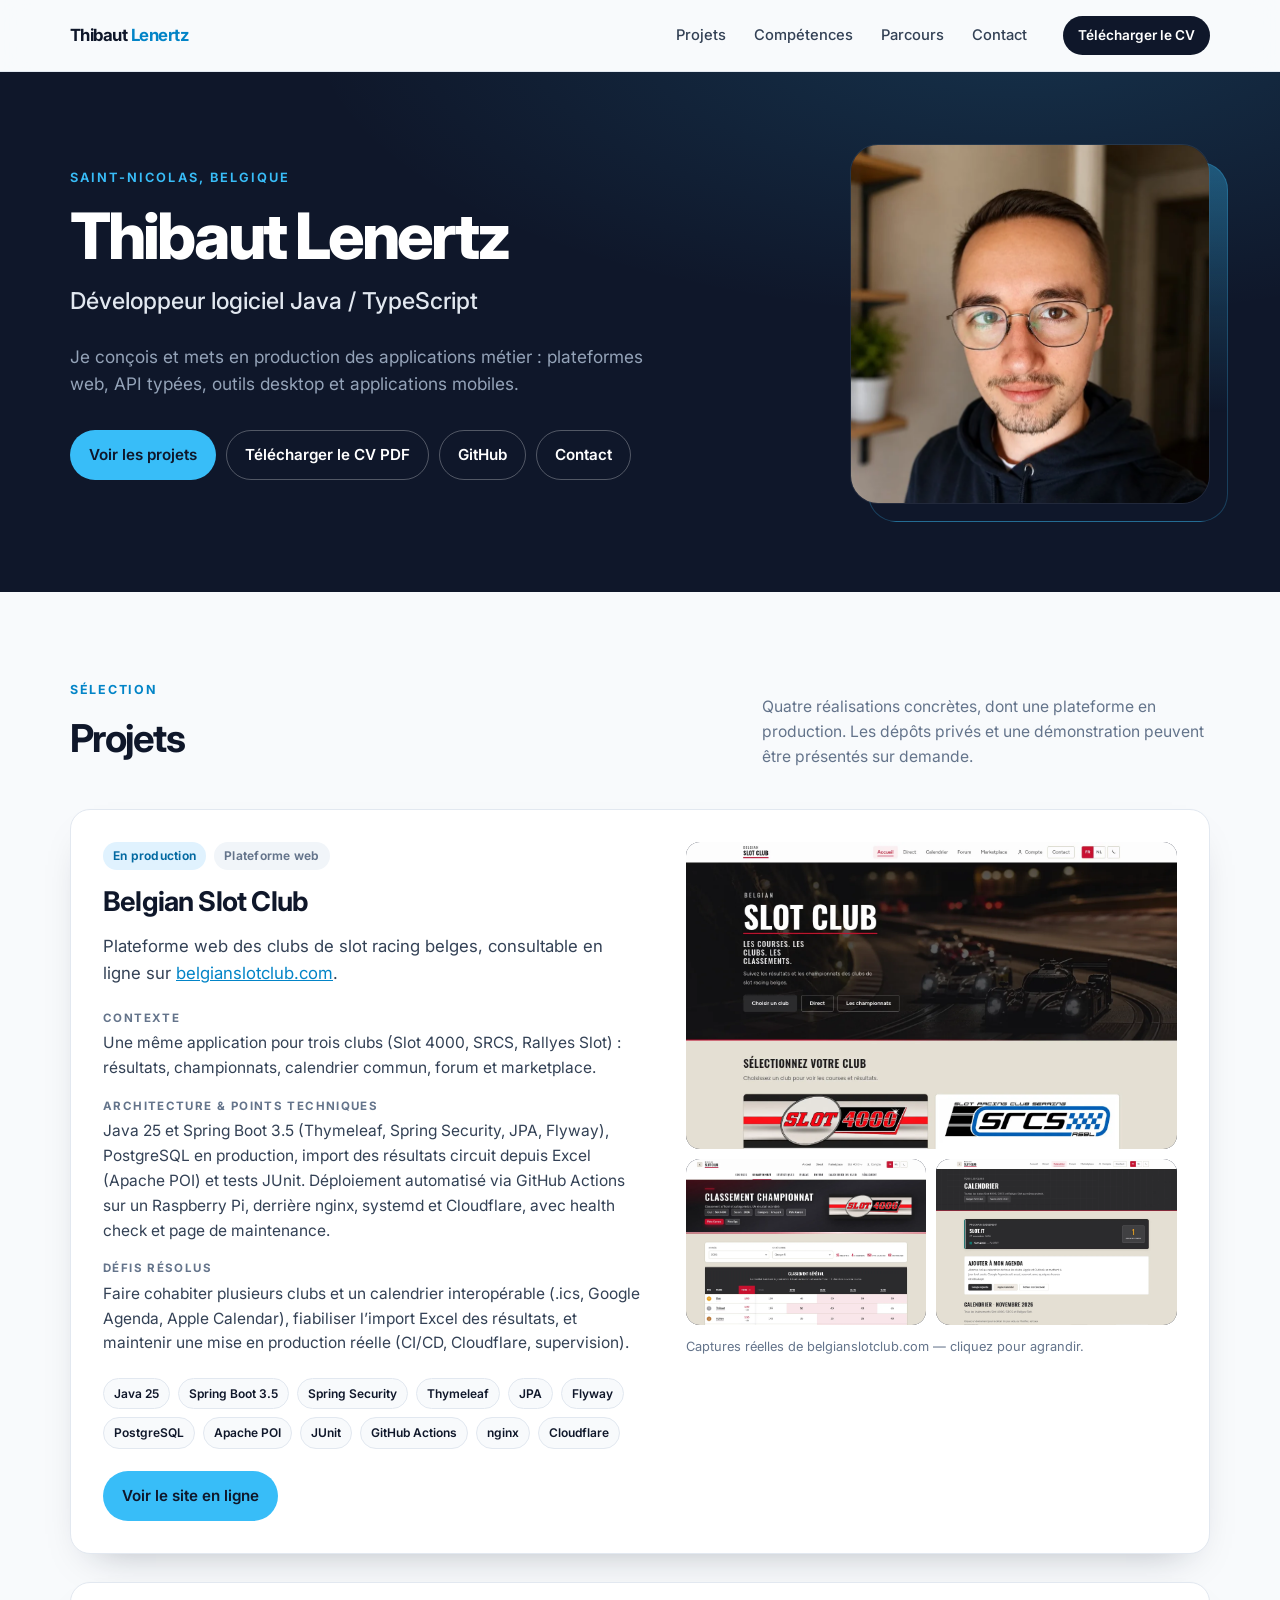
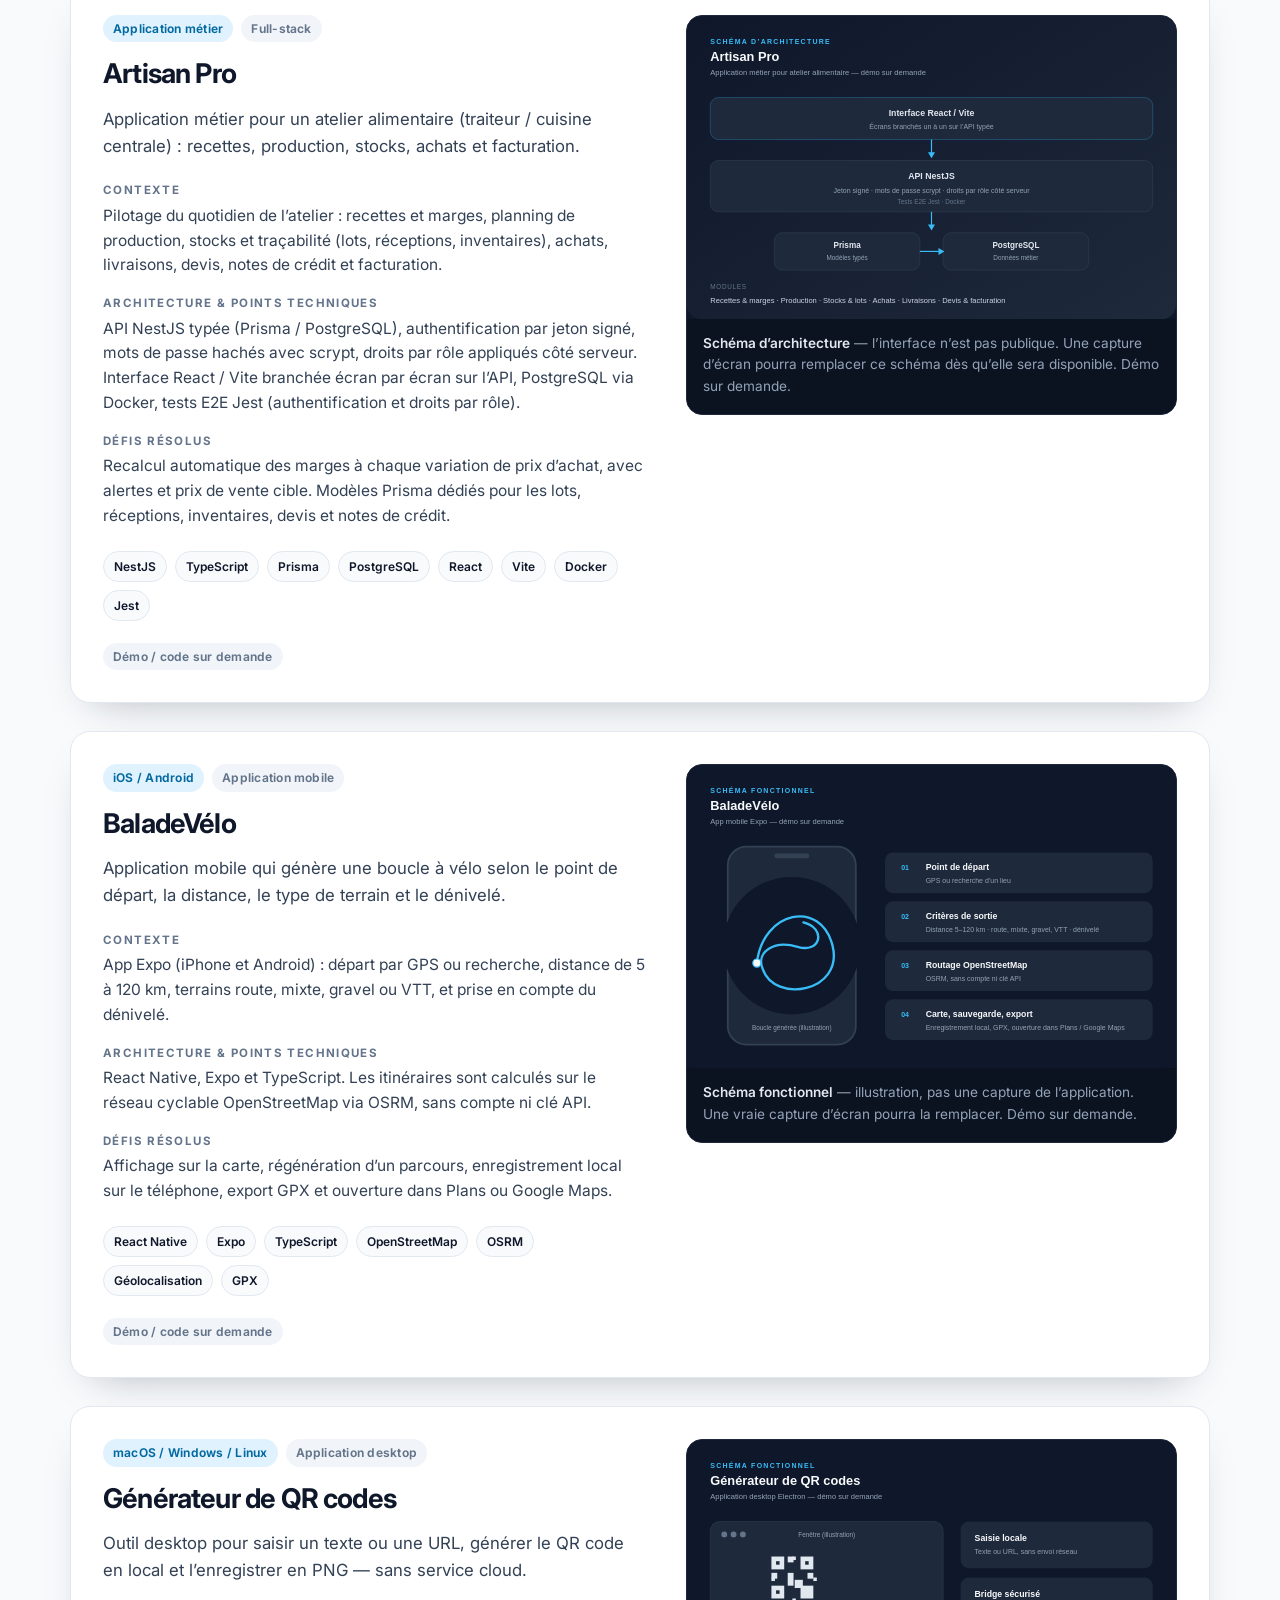
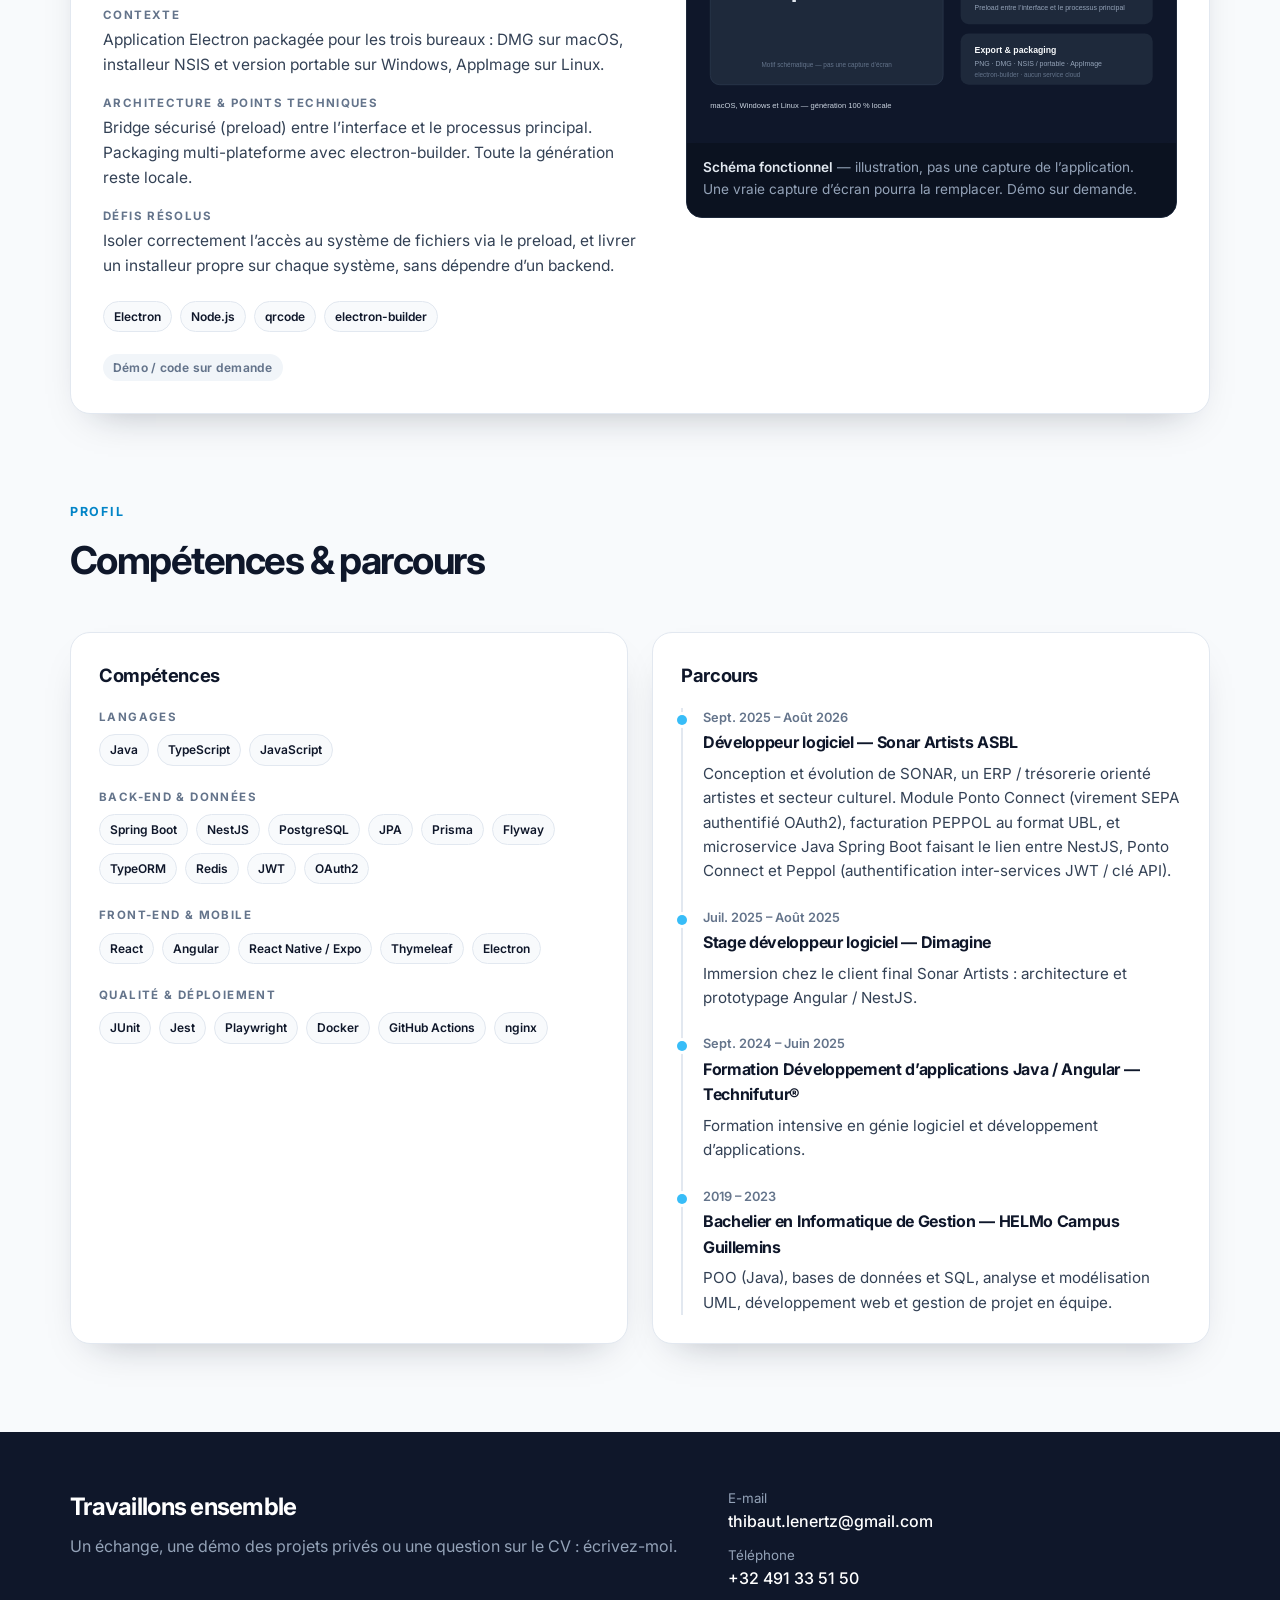
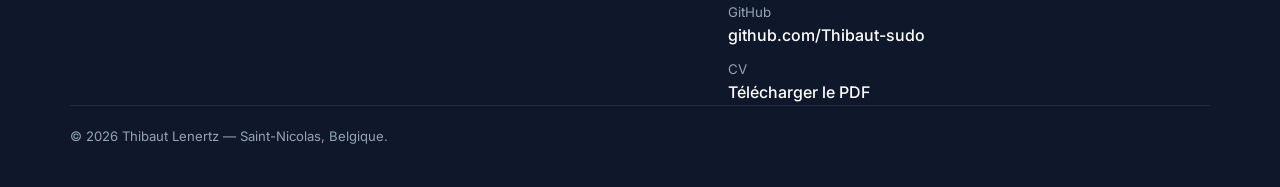
==== index.html @ 9a20cc5c "Publier le portfolio statique sur GitHub Pages - Ajouter index.html, styles.css, script.js à la raci" ====
<!DOCTYPE html>
<html lang="fr">
<head>
  <meta charset="utf-8">
  <meta name="viewport" content="width=device-width, initial-scale=1">
  <title>Thibaut Lenertz — Développeur logiciel Java / TypeScript</title>
  <meta name="description" content="Portfolio de Thibaut Lenertz, développeur logiciel Java / TypeScript à Saint-Nicolas (Belgique). Projets : Belgian Slot Club, Artisan Pro, BaladeVélo et générateur de QR codes.">
  <meta name="theme-color" content="#0f172a">
  <link rel="canonical" href="https://thibaut-sudo.github.io/">
  <meta property="og:title" content="Thibaut Lenertz — Développeur logiciel Java / TypeScript">
  <meta property="og:description" content="Applications métier mises en production : plateforme web, API typées, mobile et desktop.">
  <meta property="og:type" content="website">
  <meta property="og:url" content="https://thibaut-sudo.github.io/">
  <meta property="og:image" content="https://thibaut-sudo.github.io/assets/screenshots/bsc-accueil.webp">
  <meta property="og:locale" content="fr_BE">
  <link rel="icon" href="favicon.svg" type="image/svg+xml">
  <link rel="preconnect" href="https://fonts.googleapis.com">
  <link rel="preconnect" href="https://fonts.gstatic.com" crossorigin>
  <link href="https://fonts.googleapis.com/css2?family=Inter:wght@400;500;600;700;800&display=swap" rel="stylesheet">
  <link rel="stylesheet" href="styles.css">
</head>
<body>
  <a class="skip-link" href="#contenu">Aller au contenu</a>

  <header class="site-header">
    <div class="wrap">
      <a class="logo" href="#">Thibaut <span>Lenertz</span></a>
      <button class="menu-toggle" type="button" aria-expanded="false" aria-controls="nav" aria-label="Ouvrir le menu">
        <span></span>
      </button>
      <nav id="nav" class="nav">
        <a href="#projets">Projets</a>
        <a href="#competences">Compétences</a>
        <a href="#parcours">Parcours</a>
        <a href="#contact">Contact</a>
        <a class="nav-cv btn btn-sm header-cv" href="cv-thibaut-lenertz.pdf" download>Télécharger le CV</a>
      </nav>
      <a class="btn btn-sm header-cv" href="cv-thibaut-lenertz.pdf" download>Télécharger le CV</a>
    </div>
  </header>

  <main id="contenu">
    <section class="hero" aria-labelledby="hero-title">
      <div class="wrap">
        <div>
          <p class="eyebrow">Saint-Nicolas, Belgique</p>
          <h1 id="hero-title">Thibaut Lenertz</h1>
          <p class="role">Développeur logiciel Java / TypeScript</p>
          <p class="lead">Je conçois et mets en production des applications métier : plateformes web, API typées, outils desktop et applications mobiles.</p>
          <div class="hero-actions">
            <a class="btn btn-primary" href="#projets">Voir les projets</a>
            <a class="btn btn-secondary" href="cv-thibaut-lenertz.pdf" download>Télécharger le CV PDF</a>
            <a class="btn btn-secondary" href="https://github.com/Thibaut-sudo" rel="noopener noreferrer" target="_blank">GitHub</a>
            <a class="btn btn-secondary" href="mailto:thibaut.lenertz@gmail.com">Contact</a>
          </div>
        </div>
        <div class="hero-photo">
          <img src="assets/photo-thibaut.webp" width="720" height="720" alt="Portrait de Thibaut Lenertz">
        </div>
      </div>
    </section>

    <section class="section" id="projets">
      <div class="wrap">
        <div class="section-head">
          <div>
            <p class="section-kicker">Sélection</p>
            <h2>Projets</h2>
          </div>
          <p class="section-intro">Quatre réalisations concrètes, dont une plateforme en production. Les dépôts privés et une démonstration peuvent être présentés sur demande.</p>
        </div>

        <article class="project" id="belgian-slot-club">
          <div>
            <div class="project-meta">
              <span class="pill">En production</span>
              <span class="pill-muted pill">Plateforme web</span>
            </div>
            <h3>Belgian Slot Club</h3>
            <p class="pitch">Plateforme web des clubs de slot racing belges, consultable en ligne sur <a href="https://belgianslotclub.com" rel="noopener noreferrer" target="_blank">belgianslotclub.com</a>.</p>
            <div class="facts">
              <div>
                <h4>Contexte</h4>
                <p>Une même application pour trois clubs (Slot 4000, SRCS, Rallyes Slot) : résultats, championnats, calendrier commun, forum et marketplace.</p>
              </div>
              <div>
                <h4>Architecture &amp; points techniques</h4>
                <p>Java 25 et Spring Boot 3.5 (Thymeleaf, Spring Security, JPA, Flyway), PostgreSQL en production, import des résultats circuit depuis Excel (Apache POI) et tests JUnit. Déploiement automatisé via GitHub Actions sur un Raspberry Pi, derrière nginx, systemd et Cloudflare, avec health check et page de maintenance.</p>
              </div>
              <div>
                <h4>Défis résolus</h4>
                <p>Faire cohabiter plusieurs clubs et un calendrier interopérable (.ics, Google Agenda, Apple Calendar), fiabiliser l’import Excel des résultats, et maintenir une mise en production réelle (CI/CD, Cloudflare, supervision).</p>
              </div>
            </div>
            <div class="tags">
              <span class="tag">Java 25</span>
              <span class="tag">Spring Boot 3.5</span>
              <span class="tag">Spring Security</span>
              <span class="tag">Thymeleaf</span>
              <span class="tag">JPA</span>
              <span class="tag">Flyway</span>
              <span class="tag">PostgreSQL</span>
              <span class="tag">Apache POI</span>
              <span class="tag">JUnit</span>
              <span class="tag">GitHub Actions</span>
              <span class="tag">nginx</span>
              <span class="tag">Cloudflare</span>
            </div>
            <div class="project-actions">
              <a class="btn btn-primary" href="https://belgianslotclub.com" rel="noopener noreferrer" target="_blank">Voir le site en ligne</a>
            </div>
          </div>
          <div class="media">
            <button class="shot shot-main" type="button" data-gallery="bsc" data-index="0" aria-label="Agrandir la page d’accueil de Belgian Slot Club">
              <img src="assets/screenshots/bsc-accueil.webp" width="1440" height="900" alt="Page d’accueil de Belgian Slot Club, avec le hero et la sélection des clubs Slot 4000 et SRCS">
            </button>
            <div class="shot-row">
              <button class="shot" type="button" data-gallery="bsc" data-index="1" aria-label="Agrandir le classement championnat">
                <img src="assets/screenshots/bsc-championnat.webp" width="1440" height="900" alt="Classement général du championnat Slot 4000, saison 2026, catégorie Groupe 5">
              </button>
              <button class="shot" type="button" data-gallery="bsc" data-index="2" aria-label="Agrandir le calendrier">
                <img src="assets/screenshots/bsc-calendrier.webp" width="1440" height="1400" alt="Calendrier commun des clubs, prochain événement et export vers Google, Apple ou fichier .ics">
              </button>
            </div>
            <p class="shot-caption">Captures réelles de belgianslotclub.com — cliquez pour agrandir.</p>
          </div>
        </article>

        <article class="project" id="artisan-pro">
          <div>
            <div class="project-meta">
              <span class="pill">Application métier</span>
              <span class="pill-muted pill">Full-stack</span>
            </div>
            <h3>Artisan Pro</h3>
            <p class="pitch">Application métier pour un atelier alimentaire (traiteur / cuisine centrale) : recettes, production, stocks, achats et facturation.</p>
            <div class="facts">
              <div>
                <h4>Contexte</h4>
                <p>Pilotage du quotidien de l’atelier : recettes et marges, planning de production, stocks et traçabilité (lots, réceptions, inventaires), achats, livraisons, devis, notes de crédit et facturation.</p>
              </div>
              <div>
                <h4>Architecture &amp; points techniques</h4>
                <p>API NestJS typée (Prisma / PostgreSQL), authentification par jeton signé, mots de passe hachés avec scrypt, droits par rôle appliqués côté serveur. Interface React / Vite branchée écran par écran sur l’API, PostgreSQL via Docker, tests E2E Jest (authentification et droits par rôle).</p>
              </div>
              <div>
                <h4>Défis résolus</h4>
                <p>Recalcul automatique des marges à chaque variation de prix d’achat, avec alertes et prix de vente cible. Modèles Prisma dédiés pour les lots, réceptions, inventaires, devis et notes de crédit.</p>
              </div>
            </div>
            <div class="tags">
              <span class="tag">NestJS</span>
              <span class="tag">TypeScript</span>
              <span class="tag">Prisma</span>
              <span class="tag">PostgreSQL</span>
              <span class="tag">React</span>
              <span class="tag">Vite</span>
              <span class="tag">Docker</span>
              <span class="tag">Jest</span>
            </div>
            <div class="project-actions">
              <span class="pill-muted pill">Démo / code sur demande</span>
            </div>
          </div>
          <figure class="diagram-panel">
            <img src="assets/diagrams/artisan-pro.svg" width="840" height="520" alt="Schéma d’architecture d’Artisan Pro : interface React, API NestJS, Prisma et PostgreSQL">
            <figcaption>
              <strong>Schéma d’architecture</strong> — l’interface n’est pas publique. Une capture d’écran pourra remplacer ce schéma dès qu’elle sera disponible. Démo sur demande.
            </figcaption>
          </figure>
        </article>

        <article class="project" id="baladevelo">
          <div>
            <div class="project-meta">
              <span class="pill">iOS / Android</span>
              <span class="pill-muted pill">Application mobile</span>
            </div>
            <h3>BaladeVélo</h3>
            <p class="pitch">Application mobile qui génère une boucle à vélo selon le point de départ, la distance, le type de terrain et le dénivelé.</p>
            <div class="facts">
              <div>
                <h4>Contexte</h4>
                <p>App Expo (iPhone et Android) : départ par GPS ou recherche, distance de 5 à 120 km, terrains route, mixte, gravel ou VTT, et prise en compte du dénivelé.</p>
              </div>
              <div>
                <h4>Architecture &amp; points techniques</h4>
                <p>React Native, Expo et TypeScript. Les itinéraires sont calculés sur le réseau cyclable OpenStreetMap via OSRM, sans compte ni clé API.</p>
              </div>
              <div>
                <h4>Défis résolus</h4>
                <p>Affichage sur la carte, régénération d’un parcours, enregistrement local sur le téléphone, export GPX et ouverture dans Plans ou Google Maps.</p>
              </div>
            </div>
            <div class="tags">
              <span class="tag">React Native</span>
              <span class="tag">Expo</span>
              <span class="tag">TypeScript</span>
              <span class="tag">OpenStreetMap</span>
              <span class="tag">OSRM</span>
              <span class="tag">Géolocalisation</span>
              <span class="tag">GPX</span>
            </div>
            <div class="project-actions">
              <span class="pill-muted pill">Démo / code sur demande</span>
            </div>
          </div>
          <figure class="diagram-panel">
            <img src="assets/diagrams/baladevelo.svg" width="840" height="520" alt="Schéma fonctionnel de BaladeVélo : départ, critères, routage OSRM et export GPX">
            <figcaption>
              <strong>Schéma fonctionnel</strong> — illustration, pas une capture de l’application. Une vraie capture d’écran pourra la remplacer. Démo sur demande.
            </figcaption>
          </figure>
        </article>

        <article class="project" id="generateur-qr">
          <div>
            <div class="project-meta">
              <span class="pill">macOS / Windows / Linux</span>
              <span class="pill-muted pill">Application desktop</span>
            </div>
            <h3>Générateur de QR codes</h3>
            <p class="pitch">Outil desktop pour saisir un texte ou une URL, générer le QR code en local et l’enregistrer en PNG — sans service cloud.</p>
            <div class="facts">
              <div>
                <h4>Contexte</h4>
                <p>Application Electron packagée pour les trois bureaux : DMG sur macOS, installeur NSIS et version portable sur Windows, AppImage sur Linux.</p>
              </div>
              <div>
                <h4>Architecture &amp; points techniques</h4>
                <p>Bridge sécurisé (preload) entre l’interface et le processus principal. Packaging multi-plateforme avec electron-builder. Toute la génération reste locale.</p>
              </div>
              <div>
                <h4>Défis résolus</h4>
                <p>Isoler correctement l’accès au système de fichiers via le preload, et livrer un installeur propre sur chaque système, sans dépendre d’un backend.</p>
              </div>
            </div>
            <div class="tags">
              <span class="tag">Electron</span>
              <span class="tag">Node.js</span>
              <span class="tag">qrcode</span>
              <span class="tag">electron-builder</span>
            </div>
            <div class="project-actions">
              <span class="pill-muted pill">Démo / code sur demande</span>
            </div>
          </div>
          <figure class="diagram-panel">
            <img src="assets/diagrams/qr-generator.svg" width="840" height="520" alt="Schéma du générateur de QR codes : saisie locale, bridge sécurisé, export PNG et packaging">
            <figcaption>
              <strong>Schéma fonctionnel</strong> — illustration, pas une capture de l’application. Une vraie capture d’écran pourra la remplacer. Démo sur demande.
            </figcaption>
          </figure>
        </article>
      </div>
    </section>

    <section class="section" id="competences" style="padding-top: 0;">
      <div class="wrap">
        <div class="section-head">
          <div>
            <p class="section-kicker">Profil</p>
            <h2>Compétences &amp; parcours</h2>
          </div>
        </div>
        <div class="split">
          <div class="card" id="stack">
            <h3>Compétences</h3>
            <div class="skill-group">
              <h4>Langages</h4>
              <div class="tags"><span class="tag">Java</span><span class="tag">TypeScript</span><span class="tag">JavaScript</span></div>
            </div>
            <div class="skill-group">
              <h4>Back-end &amp; données</h4>
              <div class="tags"><span class="tag">Spring Boot</span><span class="tag">NestJS</span><span class="tag">PostgreSQL</span><span class="tag">JPA</span><span class="tag">Prisma</span><span class="tag">Flyway</span><span class="tag">TypeORM</span><span class="tag">Redis</span><span class="tag">JWT</span><span class="tag">OAuth2</span></div>
            </div>
            <div class="skill-group">
              <h4>Front-end &amp; mobile</h4>
              <div class="tags"><span class="tag">React</span><span class="tag">Angular</span><span class="tag">React Native / Expo</span><span class="tag">Thymeleaf</span><span class="tag">Electron</span></div>
            </div>
            <div class="skill-group">
              <h4>Qualité &amp; déploiement</h4>
              <div class="tags"><span class="tag">JUnit</span><span class="tag">Jest</span><span class="tag">Playwright</span><span class="tag">Docker</span><span class="tag">GitHub Actions</span><span class="tag">nginx</span></div>
            </div>
          </div>

          <div class="card" id="parcours">
            <h3>Parcours</h3>
            <ol class="timeline">
              <li>
                <span class="when">Sept. 2025 – Août 2026</span>
                <strong>Développeur logiciel — Sonar Artists ASBL</strong>
                <p>Conception et évolution de SONAR, un ERP / trésorerie orienté artistes et secteur culturel. Module Ponto Connect (virement SEPA authentifié OAuth2), facturation PEPPOL au format UBL, et microservice Java Spring Boot faisant le lien entre NestJS, Ponto Connect et Peppol (authentification inter-services JWT / clé API).</p>
              </li>
              <li>
                <span class="when">Juil. 2025 – Août 2025</span>
                <strong>Stage développeur logiciel — Dimagine</strong>
                <p>Immersion chez le client final Sonar Artists : architecture et prototypage Angular / NestJS.</p>
              </li>
              <li>
                <span class="when">Sept. 2024 – Juin 2025</span>
                <strong>Formation Développement d’applications Java / Angular — Technifutur®</strong>
                <p>Formation intensive en génie logiciel et développement d’applications.</p>
              </li>
              <li>
                <span class="when">2019 – 2023</span>
                <strong>Bachelier en Informatique de Gestion — HELMo Campus Guillemins</strong>
                <p>POO (Java), bases de données et SQL, analyse et modélisation UML, développement web et gestion de projet en équipe.</p>
              </li>
            </ol>
          </div>
        </div>
      </div>
    </section>
  </main>

  <footer class="site-footer" id="contact">
    <div class="wrap">
      <div class="footer-grid">
        <div>
          <h2>Travaillons ensemble</h2>
          <p>Un échange, une démo des projets privés ou une question sur le CV : écrivez-moi.</p>
        </div>
        <ul class="contact-list">
          <li>
            <small>E-mail</small>
            <a href="mailto:thibaut.lenertz@gmail.com">thibaut.lenertz@gmail.com</a>
          </li>
          <li>
            <small>Téléphone</small>
            <a href="tel:+32491335150">+32 491 33 51 50</a>
          </li>
          <li>
            <small>GitHub</small>
            <a href="https://github.com/Thibaut-sudo" rel="noopener noreferrer" target="_blank">github.com/Thibaut-sudo</a>
          </li>
          <li>
            <small>CV</small>
            <a href="cv-thibaut-lenertz.pdf" download>Télécharger le PDF</a>
          </li>
        </ul>
      </div>
      <p class="legal">© 2026 Thibaut Lenertz — Saint-Nicolas, Belgique.</p>
    </div>
  </footer>

  <div class="lightbox" id="lightbox" hidden role="dialog" aria-modal="true" aria-label="Aperçu de la capture d’écran">
    <div class="lightbox-bar">
      <p id="lightbox-caption"></p>
      <button class="lightbox-close" type="button" data-close aria-label="Fermer">×</button>
    </div>
    <div class="lightbox-stage">
      <button class="lightbox-nav" type="button" data-prev aria-label="Image précédente">‹</button>
      <img id="lightbox-image" alt="">
      <button class="lightbox-nav" type="button" data-next aria-label="Image suivante">›</button>
    </div>
  </div>

  <script src="script.js"></script>
</body>
</html>
---- styles.css ----
/* Thibaut Lenertz — portfolio
   Palette alignée sur le CV : navy #0f172a, accent #38bdf8 / #0284c7, muted #64748b, fond #f8fafc */

:root {
  --navy: #0f172a;
  --navy-2: #1e293b;
  --accent: #38bdf8;
  --accent-strong: #0284c7;
  --muted: #64748b;
  --line: #e2e8f0;
  --line-strong: #cbd5e1;
  --bg: #f8fafc;
  --white: #ffffff;
  --text: #0f172a;
  --text-2: #334155;
  --shadow: 0 18px 40px -24px rgba(15, 23, 42, 0.35);
  --radius: 20px;
  --max: 1140px;
  --header-h: 72px;
}

*,
*::before,
*::after { box-sizing: border-box; }

html { scroll-behavior: smooth; }

body {
  margin: 0;
  font-family: Inter, "Segoe UI", system-ui, -apple-system, sans-serif;
  color: var(--text);
  background: var(--bg);
  line-height: 1.6;
  -webkit-font-smoothing: antialiased;
}

img { max-width: 100%; height: auto; display: block; }

a { color: var(--accent-strong); }

.skip-link {
  position: absolute;
  left: 12px;
  top: -48px;
  z-index: 100;
  background: var(--navy);
  color: #fff;
  padding: 8px 14px;
  border-radius: 8px;
}
.skip-link:focus { top: 12px; }

.wrap {
  width: min(var(--max), calc(100% - 40px));
  margin-inline: auto;
}

/* Header */
.site-header {
  position: sticky;
  top: 0;
  z-index: 50;
  height: var(--header-h);
  display: flex;
  align-items: center;
  background: rgba(248, 250, 252, 0.88);
  backdrop-filter: blur(14px);
  border-bottom: 1px solid var(--line);
}

.site-header .wrap {
  display: flex;
  align-items: center;
  gap: 24px;
  width: min(var(--max), calc(100% - 40px));
}

.logo {
  font-weight: 700;
  letter-spacing: -0.03em;
  color: var(--navy);
  text-decoration: none;
  font-size: 1.05rem;
  white-space: nowrap;
}
.logo span { color: var(--accent-strong); }

.nav {
  margin-left: auto;
  display: flex;
  align-items: center;
  gap: 4px;
}
.nav a {
  color: var(--text-2);
  text-decoration: none;
  font-size: 0.92rem;
  font-weight: 500;
  padding: 8px 12px;
  border-radius: 999px;
}
.nav a:hover { color: var(--navy); background: #fff; }

.menu-toggle {
  display: none;
  margin-left: auto;
  width: 42px;
  height: 42px;
  border: 1px solid var(--line);
  background: #fff;
  border-radius: 10px;
  cursor: pointer;
}
.menu-toggle span,
.menu-toggle span::before,
.menu-toggle span::after {
  display: block;
  width: 16px;
  height: 2px;
  background: var(--navy);
  border-radius: 1px;
  margin: 0 auto;
  position: relative;
}
.menu-toggle span::before,
.menu-toggle span::after {
  content: "";
  position: absolute;
  left: 0;
}
.menu-toggle span::before { top: -5px; }
.menu-toggle span::after { top: 5px; }

/* Buttons */
.btn {
  display: inline-flex;
  align-items: center;
  justify-content: center;
  gap: 8px;
  text-decoration: none;
  font-weight: 600;
  font-size: 0.95rem;
  border-radius: 999px;
  padding: 12px 18px;
  border: 1px solid transparent;
  transition: transform 0.15s ease, background 0.15s ease, border-color 0.15s ease, color 0.15s ease;
  cursor: pointer;
}
.btn:hover { transform: translateY(-1px); }
.btn-primary { background: var(--accent); color: var(--navy); }
.btn-primary:hover { background: #7dd3fc; }
.btn-secondary { background: transparent; color: #fff; border-color: rgba(255,255,255,0.28); }
.btn-secondary:hover { background: rgba(255,255,255,0.08); }
.btn-ghost { background: transparent; color: var(--navy); border-color: var(--line-strong); }
.btn-ghost:hover { border-color: var(--navy); }
.btn-sm { padding: 8px 14px; font-size: 0.85rem; }
.header-cv { background: var(--navy); color: #fff; }
.header-cv:hover { background: var(--navy-2); color: #fff; transform: none; }

/* Hero */
.hero {
  background:
    radial-gradient(1200px 500px at 80% -10%, rgba(56, 189, 248, 0.16), transparent 60%),
    var(--navy);
  color: #fff;
  padding: 72px 0 88px;
}
.hero .wrap {
  display: grid;
  grid-template-columns: minmax(0, 1.15fr) minmax(260px, 0.75fr);
  gap: 64px;
  align-items: center;
}
.eyebrow {
  margin: 0 0 14px;
  color: var(--accent);
  font-size: 0.8rem;
  font-weight: 650;
  letter-spacing: 0.16em;
  text-transform: uppercase;
}
.hero h1 {
  margin: 0;
  font-size: clamp(2.4rem, 5vw, 4.1rem);
  line-height: 1.05;
  letter-spacing: -0.045em;
  font-weight: 800;
}
.role {
  margin: 14px 0 0;
  font-size: clamp(1.15rem, 2vw, 1.45rem);
  font-weight: 500;
  color: #e2e8f0;
}
.lead {
  margin: 22px 0 0;
  max-width: 38rem;
  color: #94a3b8;
  font-size: 1.08rem;
}
.hero-actions {
  display: flex;
  flex-wrap: wrap;
  gap: 10px;
  margin-top: 32px;
}
.hero-photo {
  position: relative;
  justify-self: end;
  width: min(100%, 360px);
}
.hero-photo::before {
  content: "";
  position: absolute;
  inset: 18px -18px -18px 18px;
  border-radius: 28px;
  background: linear-gradient(180deg, rgba(56,189,248,0.35), transparent 70%);
  border: 1px solid rgba(56,189,248,0.25);
  z-index: 0;
}
.hero-photo img {
  position: relative;
  z-index: 1;
  width: 100%;
  aspect-ratio: 1;
  object-fit: cover;
  border-radius: 28px;
  border: 1px solid rgba(255,255,255,0.08);
}

/* Sections */
.section { padding: 88px 0; }
.section-head {
  display: flex;
  justify-content: space-between;
  align-items: flex-end;
  gap: 24px;
  margin-bottom: 40px;
}
.section-head h2,
.section h2 {
  margin: 0;
  font-size: clamp(1.8rem, 3vw, 2.4rem);
  letter-spacing: -0.04em;
}
.section-kicker {
  margin: 0 0 8px;
  color: var(--accent-strong);
  font-size: 0.78rem;
  font-weight: 700;
  letter-spacing: 0.14em;
  text-transform: uppercase;
}
.section-intro {
  margin: 0;
  color: var(--muted);
  max-width: 28rem;
  font-size: 0.98rem;
}

/* Projects */
.project {
  display: grid;
  grid-template-columns: minmax(0, 1.05fr) minmax(0, 0.95fr);
  gap: 40px;
  align-items: start;
  background: var(--white);
  border: 1px solid var(--line);
  border-radius: var(--radius);
  padding: 32px;
  box-shadow: var(--shadow);
  margin-bottom: 28px;
}
.project:last-child { margin-bottom: 0; }
.project-meta {
  display: flex;
  flex-wrap: wrap;
  gap: 8px;
  margin-bottom: 10px;
}
.pill {
  display: inline-flex;
  align-items: center;
  border-radius: 999px;
  padding: 4px 10px;
  font-size: 0.75rem;
  font-weight: 650;
  letter-spacing: 0.02em;
  background: #e0f2fe;
  color: #0369a1;
}
.pill-muted { background: #f1f5f9; color: var(--muted); }
.project h3 {
  margin: 0 0 10px;
  font-size: 1.7rem;
  letter-spacing: -0.03em;
}
.project .pitch {
  margin: 0 0 22px;
  color: var(--text-2);
  font-size: 1.05rem;
}
.facts { display: grid; gap: 16px; margin: 0 0 22px; }
.facts h4 {
  margin: 0 0 4px;
  font-size: 0.72rem;
  letter-spacing: 0.12em;
  text-transform: uppercase;
  color: var(--muted);
}
.facts p { margin: 0; color: var(--text-2); font-size: 0.97rem; }
.tags { display: flex; flex-wrap: wrap; gap: 8px; margin: 0 0 22px; }
.tag {
  font-size: 0.75rem;
  font-weight: 600;
  color: var(--navy);
  background: var(--bg);
  border: 1px solid var(--line);
  border-radius: 999px;
  padding: 5px 10px;
}
.project-actions { display: flex; flex-wrap: wrap; gap: 10px; }

/* Media / gallery */
.media { display: grid; gap: 10px; }
.shot {
  border: 0;
  padding: 0;
  background: #0f172a;
  border-radius: 14px;
  overflow: hidden;
  cursor: zoom-in;
  width: 100%;
  box-shadow: inset 0 0 0 1px rgba(15,23,42,0.08);
}
.shot img {
  width: 100%;
  height: 100%;
  object-fit: cover;
  object-position: top center;
  transition: transform 0.35s ease;
}
.shot:hover img,
.shot:focus-visible img { transform: scale(1.03); }
.shot-main { min-height: 280px; }
.shot-main img { aspect-ratio: 16 / 10; }
.shot-row { display: grid; grid-template-columns: 1fr 1fr; gap: 10px; }
.shot-row .shot img { aspect-ratio: 16 / 11; object-position: top center; }
.shot-caption {
  margin: 2px 0 0;
  font-size: 0.8rem;
  color: var(--muted);
}
.diagram-panel {
  margin: 0;
  background: var(--navy);
  border-radius: 16px;
  overflow: hidden;
  border: 1px solid var(--navy-2);
}
.diagram-panel img { width: 100%; }
.diagram-panel figcaption {
  padding: 14px 16px 16px;
  color: #94a3b8;
  font-size: 0.85rem;
  background: #0b1220;
}
.diagram-panel figcaption strong { color: #e2e8f0; font-weight: 600; }

/* Skills + parcours */
.split {
  display: grid;
  grid-template-columns: 1fr 1fr;
  gap: 24px;
}
.card {
  background: var(--white);
  border: 1px solid var(--line);
  border-radius: var(--radius);
  padding: 28px;
  box-shadow: var(--shadow);
}
.card h3 {
  margin: 0 0 18px;
  font-size: 1.15rem;
  letter-spacing: -0.02em;
}
.skill-group { margin-bottom: 18px; }
.skill-group:last-child { margin-bottom: 0; }
.skill-group h4 {
  margin: 0 0 8px;
  font-size: 0.72rem;
  letter-spacing: 0.12em;
  text-transform: uppercase;
  color: var(--muted);
}

.timeline { list-style: none; margin: 0; padding: 0; }
.timeline li {
  position: relative;
  padding: 0 0 24px 20px;
  border-left: 2px solid var(--line);
}
.timeline li:last-child { padding-bottom: 0; }
.timeline li::before {
  content: "";
  position: absolute;
  left: -6px;
  top: 7px;
  width: 10px;
  height: 10px;
  border-radius: 50%;
  background: var(--accent);
  box-shadow: 0 0 0 3px #fff;
}
.timeline .when {
  display: block;
  color: var(--muted);
  font-size: 0.8rem;
  font-weight: 600;
  margin-bottom: 2px;
}
.timeline strong { display: block; letter-spacing: -0.02em; }
.timeline p { margin: 6px 0 0; color: var(--text-2); font-size: 0.95rem; }

/* Footer */
.site-footer {
  background: var(--navy);
  color: #e2e8f0;
  padding: 56px 0 40px;
}
.footer-grid {
  display: grid;
  grid-template-columns: 1.3fr 1fr;
  gap: 32px;
  align-items: start;
}
.site-footer h2 {
  margin: 0 0 8px;
  color: #fff;
  letter-spacing: -0.03em;
}
.site-footer p { margin: 0; color: #94a3b8; }
.contact-list {
  list-style: none;
  margin: 0;
  padding: 0;
  display: grid;
  gap: 10px;
}
.contact-list a,
.contact-list span {
  color: #fff;
  text-decoration: none;
  font-weight: 500;
}
.contact-list a:hover { color: var(--accent); }
.contact-list small {
  display: block;
  color: #94a3b8;
  font-weight: 400;
}
.legal {
  margin-top: 36px;
  padding-top: 20px;
  border-top: 1px solid rgba(255,255,255,0.08);
  color: #64748b;
  font-size: 0.82rem;
}

/* Lightbox */
.lightbox {
  position: fixed;
  inset: 0;
  z-index: 80;
  background: rgba(15, 23, 42, 0.88);
  display: grid;
  grid-template-rows: auto 1fr auto;
  padding: 16px;
}
.lightbox[hidden] { display: none; }
.lightbox-bar {
  display: flex;
  justify-content: space-between;
  align-items: center;
  color: #e2e8f0;
  gap: 16px;
  padding: 4px 8px 12px;
}
.lightbox-bar p { margin: 0; font-size: 0.92rem; }
.lightbox-close,
.lightbox-nav {
  width: 44px;
  height: 44px;
  border: 1px solid rgba(255,255,255,0.18);
  background: rgba(15,23,42,0.5);
  color: #fff;
  border-radius: 12px;
  font-size: 1.4rem;
  cursor: pointer;
}
.lightbox-stage {
  display: grid;
  grid-template-columns: auto 1fr auto;
  gap: 8px;
  align-items: center;
  min-height: 0;
}
.lightbox-stage img {
  margin: 0 auto;
  max-height: calc(100vh - 160px);
  width: auto;
  max-width: 100%;
  border-radius: 12px;
  object-fit: contain;
}

/* Focus */
:focus-visible {
  outline: 2px solid var(--accent);
  outline-offset: 3px;
}

.nav-cv { display: none; }

@media (max-width: 900px) {
  .hero { padding: 32px 0 44px; }
  .hero .wrap,
  .project,
  .split,
  .footer-grid,
  .lightbox-stage { grid-template-columns: 1fr; }
  .section-head {
    flex-direction: column;
    align-items: flex-start;
    gap: 12px;
  }
  .hero-photo { justify-self: start; width: 200px; }
  .hero-photo::before { inset: 12px -12px -12px 12px; border-radius: 22px; }
  .hero-photo img { border-radius: 22px; }
  .section { padding: 56px 0; }
  .menu-toggle { display: inline-flex; align-items: center; justify-content: center; }
  .header-cv { display: none; }
  .nav-cv { display: inline-flex !important; margin-top: 6px; }
  .nav {
    display: none;
    position: absolute;
    top: var(--header-h);
    left: 0;
    right: 0;
    margin: 0;
    padding: 12px 20px 16px;
    background: #fff;
    border-bottom: 1px solid var(--line);
    flex-direction: column;
    align-items: stretch;
  }
  .nav.open { display: flex; }
  .nav a { padding: 12px 8px; }
  .project { padding: 22px; }
  .shot-main { min-height: 0; }
  .project-actions .btn-primary { width: 100%; }
}


@media (prefers-reduced-motion: reduce) {
  html { scroll-behavior: auto; }
  .btn, .shot img { transition: none; }
}
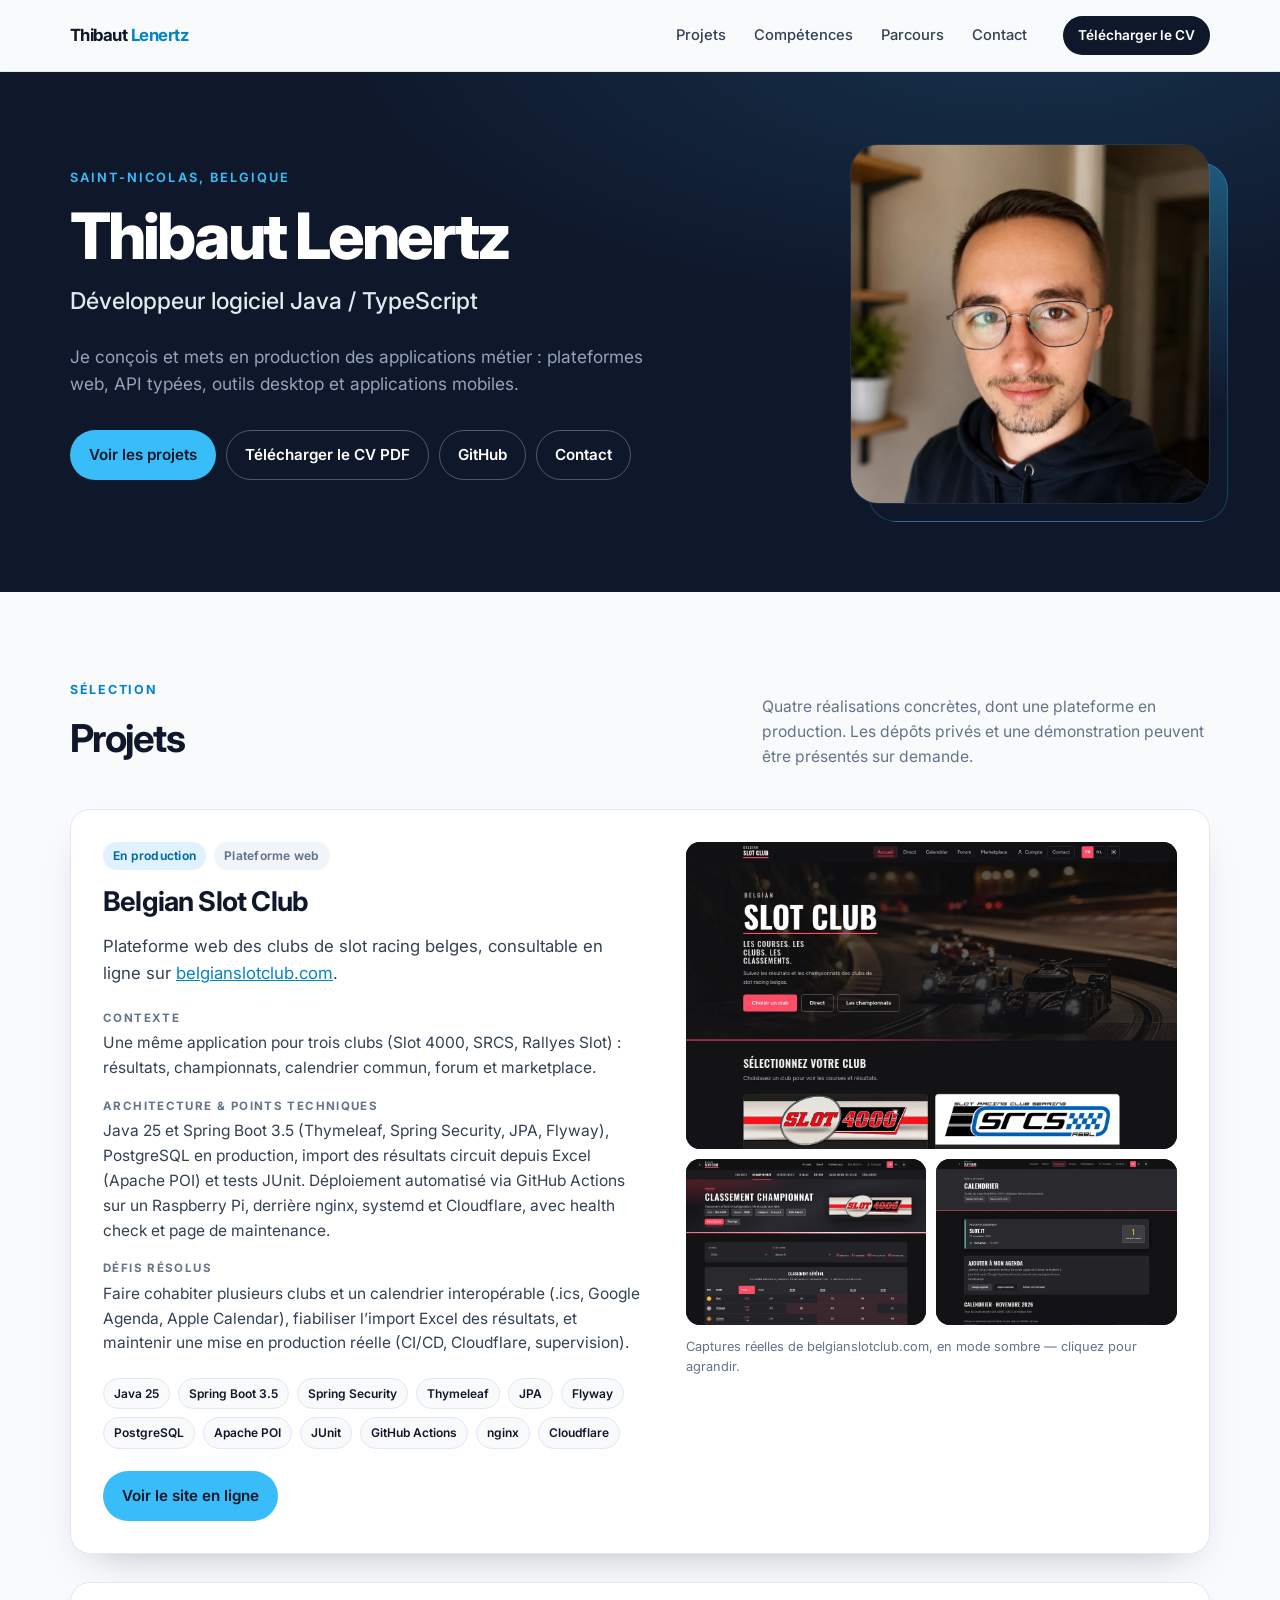
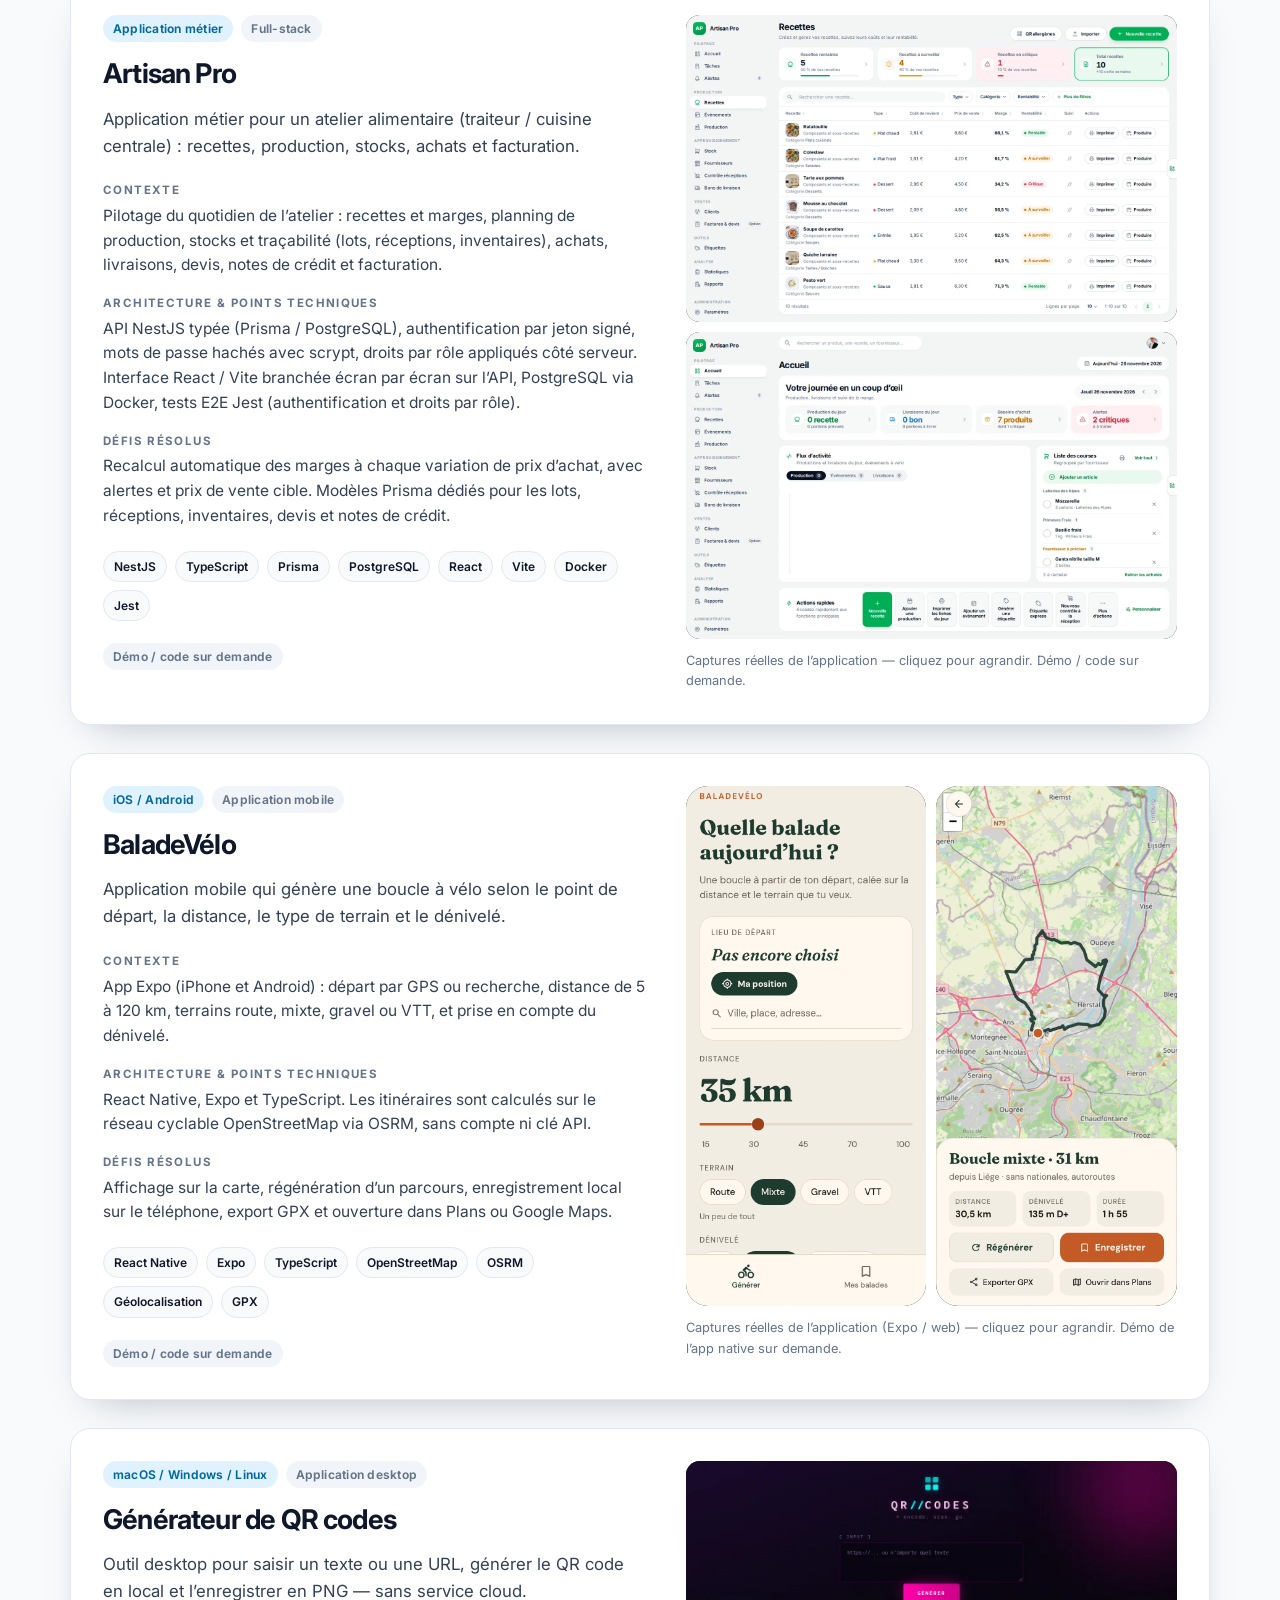
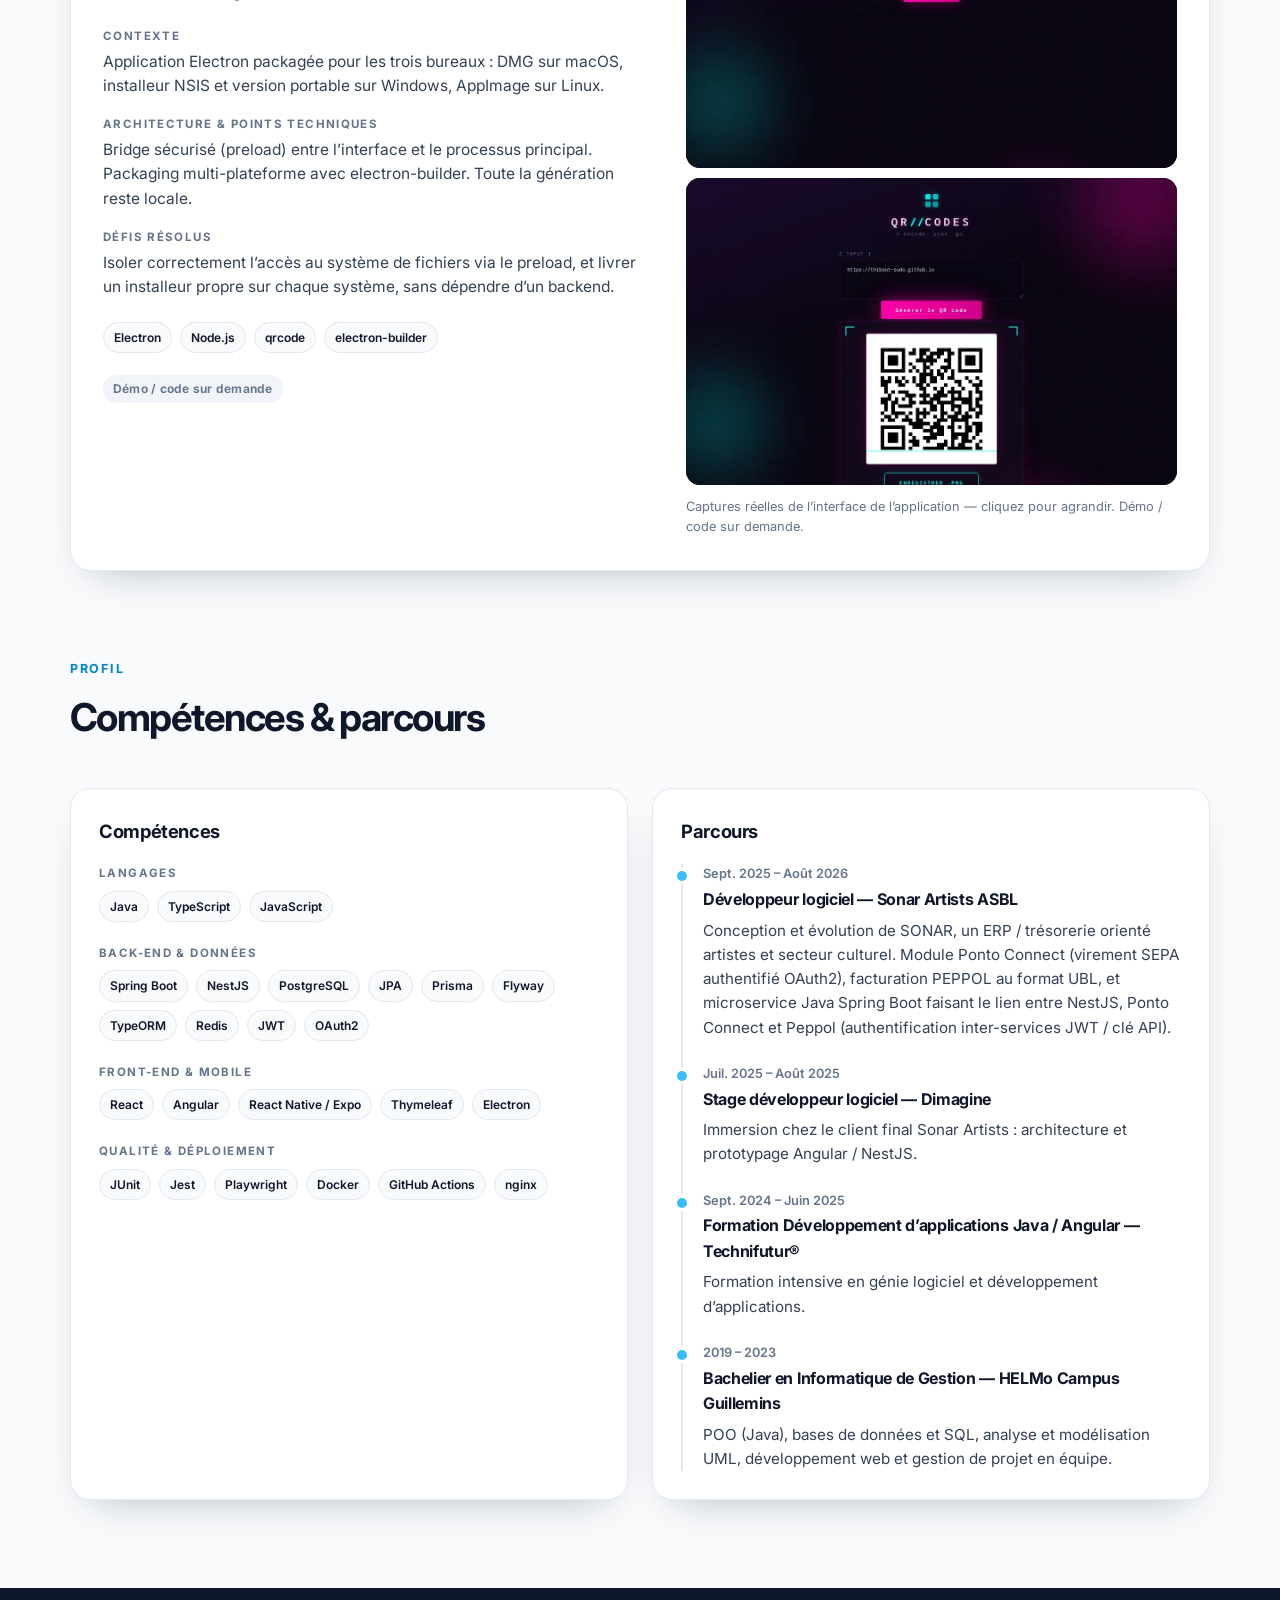
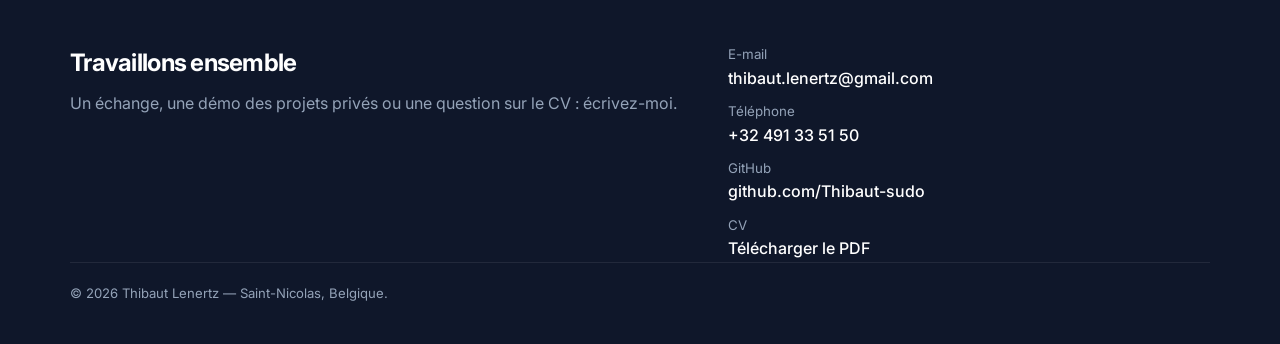
==== commit 21d4c587: "Mettre à jour le portfolio avec les vraies captures d'écran - Ajouter les 3 captures de Belgian Slot" ====
--- a/index.html
+++ b/index.html
@@ -122,7 +122,7 @@
                 <img src="assets/screenshots/bsc-calendrier.webp" width="1440" height="1400" alt="Calendrier commun des clubs, prochain événement et export vers Google, Apple ou fichier .ics">
               </button>
             </div>
-            <p class="shot-caption">Captures réelles de belgianslotclub.com — cliquez pour agrandir.</p>
+            <p class="shot-caption">Captures réelles de belgianslotclub.com, en mode sombre — cliquez pour agrandir.</p>
           </div>
         </article>
 
@@ -162,12 +162,15 @@
               <span class="pill-muted pill">Démo / code sur demande</span>
             </div>
           </div>
-          <figure class="diagram-panel">
-            <img src="assets/diagrams/artisan-pro.svg" width="840" height="520" alt="Schéma d’architecture d’Artisan Pro : interface React, API NestJS, Prisma et PostgreSQL">
-            <figcaption>
-              <strong>Schéma d’architecture</strong> — l’interface n’est pas publique. Une capture d’écran pourra remplacer ce schéma dès qu’elle sera disponible. Démo sur demande.
-            </figcaption>
-          </figure>
+          <div class="media">
+            <button class="shot shot-main" type="button" data-gallery="artisan" data-index="0" aria-label="Agrandir l’écran Recettes et marges d’Artisan Pro">
+              <img src="assets/screenshots/artisan-pro-recettes.webp" width="1440" height="900" alt="Écran Recettes d’Artisan Pro : liste des recettes avec coût de revient, prix de vente, marge et rentabilité">
+            </button>
+            <button class="shot" type="button" data-gallery="artisan" data-index="1" aria-label="Agrandir le tableau de bord Accueil d’Artisan Pro">
+              <img src="assets/screenshots/artisan-pro-accueil.webp" width="1440" height="900" alt="Tableau de bord Accueil d’Artisan Pro : production du jour, livraisons, besoins d’achat, alertes et actions rapides">
+            </button>
+            <p class="shot-caption">Captures réelles de l’application — cliquez pour agrandir. Démo / code sur demande.</p>
+          </div>
         </article>
 
         <article class="project" id="baladevelo">
@@ -205,12 +208,15 @@
               <span class="pill-muted pill">Démo / code sur demande</span>
             </div>
           </div>
-          <figure class="diagram-panel">
-            <img src="assets/diagrams/baladevelo.svg" width="840" height="520" alt="Schéma fonctionnel de BaladeVélo : départ, critères, routage OSRM et export GPX">
-            <figcaption>
-              <strong>Schéma fonctionnel</strong> — illustration, pas une capture de l’application. Une vraie capture d’écran pourra la remplacer. Démo sur demande.
-            </figcaption>
-          </figure>
+          <div class="media media-phones">
+            <button class="shot shot-phone" type="button" data-gallery="balade" data-index="0" aria-label="Agrandir l’écran de création de balade">
+              <img src="assets/screenshots/balade-accueil.webp" width="780" height="1688" alt="Écran d’accueil de BaladeVélo : choix du lieu de départ, de la distance et du type de terrain">
+            </button>
+            <button class="shot shot-phone" type="button" data-gallery="balade" data-index="1" aria-label="Agrandir la boucle générée sur la carte">
+              <img src="assets/screenshots/balade-parcours.webp" width="780" height="1688" alt="Boucle mixte de 31 km générée depuis Liège, avec carte, dénivelé, export GPX et ouverture dans Plans">
+            </button>
+            <p class="shot-caption">Captures réelles de l’application (Expo / web) — cliquez pour agrandir. Démo de l’app native sur demande.</p>
+          </div>
         </article>
 
         <article class="project" id="generateur-qr">
@@ -245,12 +251,15 @@
               <span class="pill-muted pill">Démo / code sur demande</span>
             </div>
           </div>
-          <figure class="diagram-panel">
-            <img src="assets/diagrams/qr-generator.svg" width="840" height="520" alt="Schéma du générateur de QR codes : saisie locale, bridge sécurisé, export PNG et packaging">
-            <figcaption>
-              <strong>Schéma fonctionnel</strong> — illustration, pas une capture de l’application. Une vraie capture d’écran pourra la remplacer. Démo sur demande.
-            </figcaption>
-          </figure>
+          <div class="media">
+            <button class="shot shot-main" type="button" data-gallery="qr" data-index="0" aria-label="Agrandir l’écran d’accueil du générateur de QR codes">
+              <img src="assets/screenshots/qr-accueil.webp" width="1100" height="820" alt="Interface du générateur de QR codes, prête à saisir un texte ou une URL">
+            </button>
+            <button class="shot shot-main" type="button" data-gallery="qr" data-index="1" aria-label="Agrandir le QR code généré">
+              <img src="assets/screenshots/qr-genere.webp" width="1100" height="820" alt="QR code généré localement pour l’adresse https://thibaut-sudo.github.io">
+            </button>
+            <p class="shot-caption">Captures réelles de l’interface de l’application — cliquez pour agrandir. Démo / code sur demande.</p>
+          </div>
         </article>
       </div>
     </section>
--- a/styles.css
+++ b/styles.css
@@ -351,22 +351,6 @@
   font-size: 0.8rem;
   color: var(--muted);
 }
-.diagram-panel {
-  margin: 0;
-  background: var(--navy);
-  border-radius: 16px;
-  overflow: hidden;
-  border: 1px solid var(--navy-2);
-}
-.diagram-panel img { width: 100%; }
-.diagram-panel figcaption {
-  padding: 14px 16px 16px;
-  color: #94a3b8;
-  font-size: 0.85rem;
-  background: #0b1220;
-}
-.diagram-panel figcaption strong { color: #e2e8f0; font-weight: 600; }
-
 /* Skills + parcours */
 .split {
   display: grid;
@@ -567,3 +551,21 @@
   html { scroll-behavior: auto; }
   .btn, .shot img { transition: none; }
 }
+
+.media-phones {
+  grid-template-columns: 1fr 1fr;
+  align-items: start;
+}
+.media-phones .shot-caption { grid-column: 1 / -1; }
+.shot-phone {
+  background: #1a1612;
+  border-radius: 22px;
+}
+.shot-phone img {
+  aspect-ratio: 390 / 844;
+  object-fit: cover;
+  object-position: top center;
+}
+@media (max-width: 900px) {
+  .media-phones { grid-template-columns: 1fr 1fr; }
+}
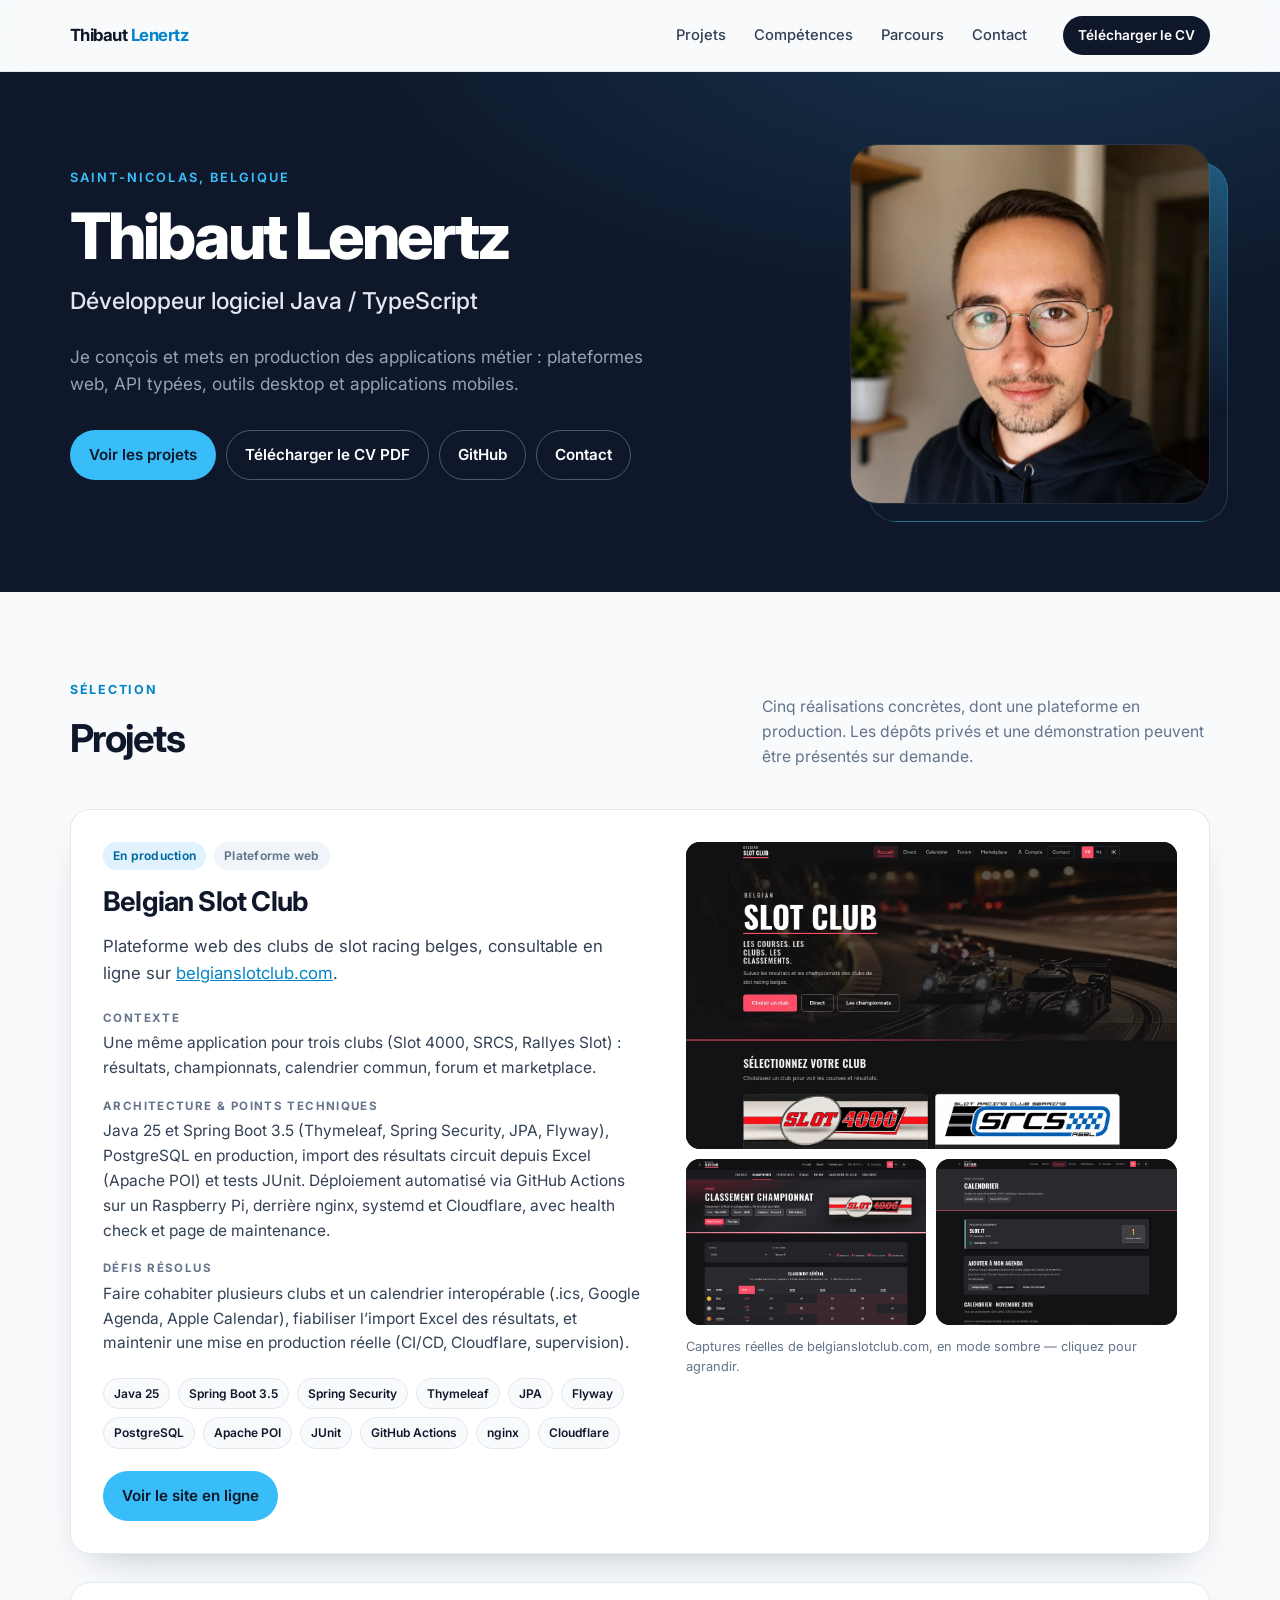
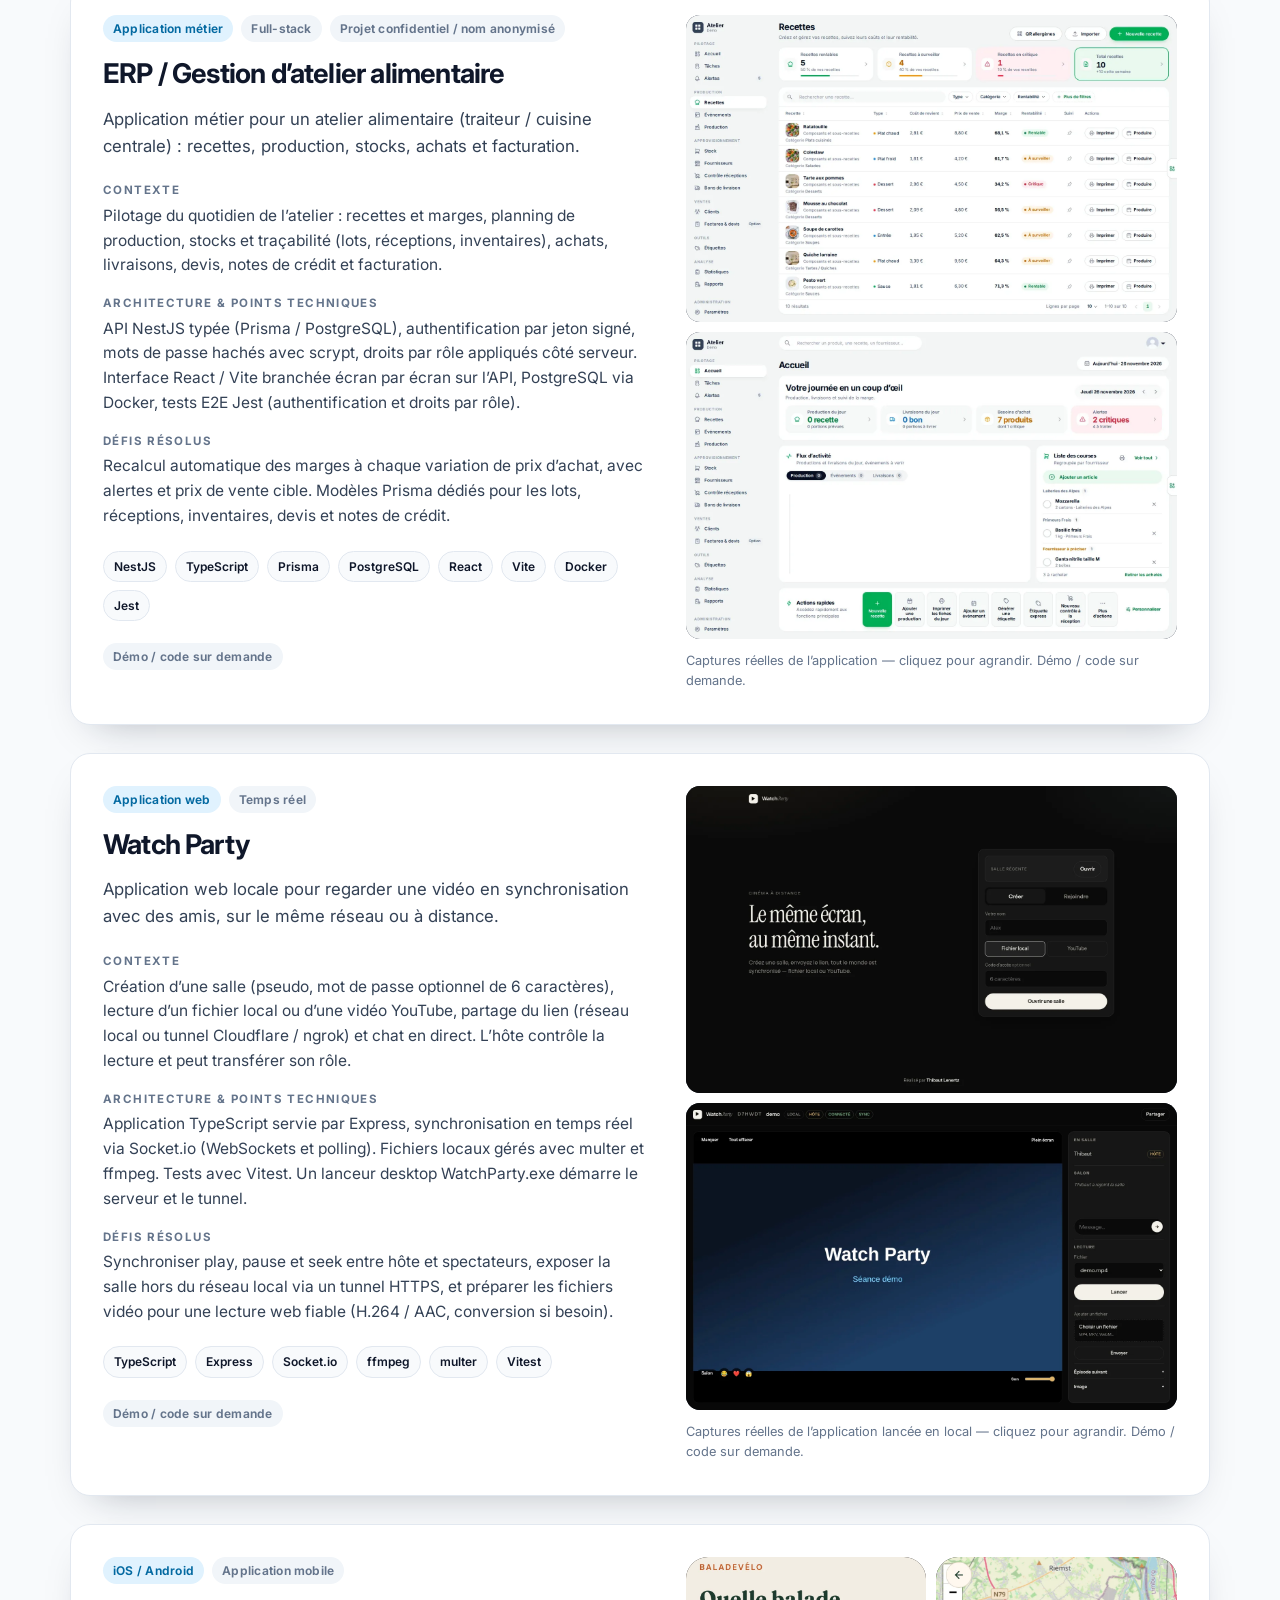
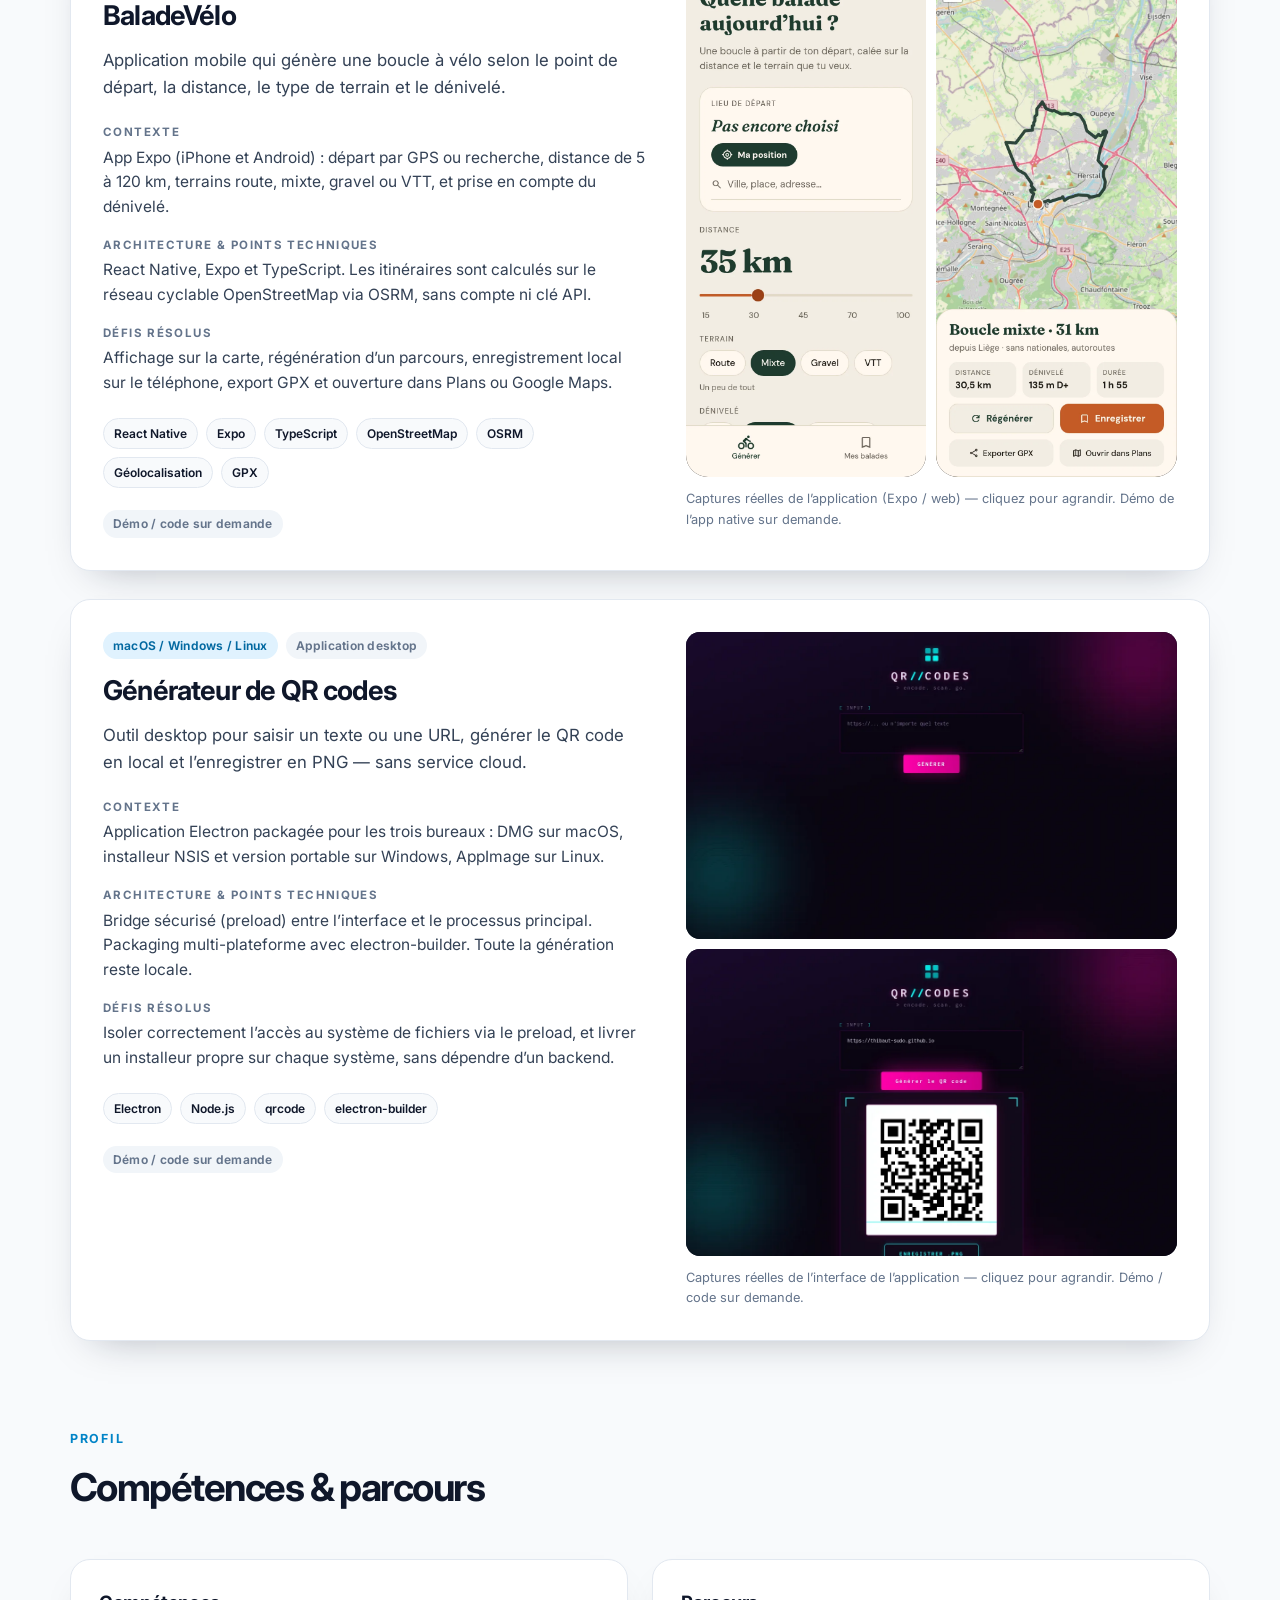
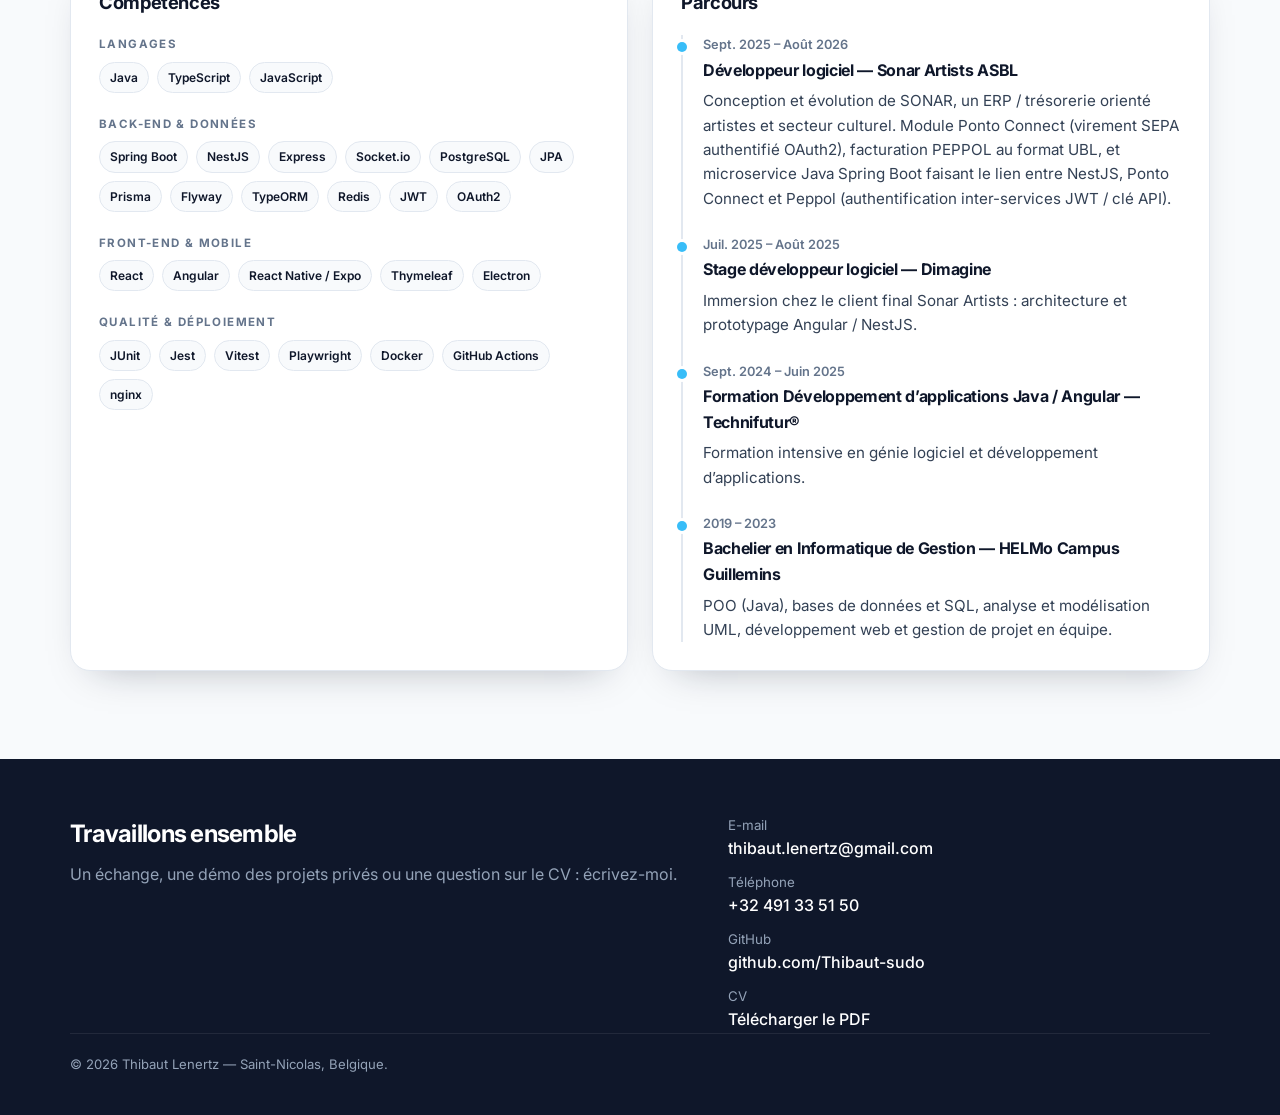
==== commit 14f820ca: "Anonymiser le projet atelier alimentaire et ajouter Watch Party - Renommer 'Artisan Pro' en 'ERP / G" ====
--- a/index.html
+++ b/index.html
@@ -4,7 +4,7 @@
   <meta charset="utf-8">
   <meta name="viewport" content="width=device-width, initial-scale=1">
   <title>Thibaut Lenertz — Développeur logiciel Java / TypeScript</title>
-  <meta name="description" content="Portfolio de Thibaut Lenertz, développeur logiciel Java / TypeScript à Saint-Nicolas (Belgique). Projets : Belgian Slot Club, Artisan Pro, BaladeVélo et générateur de QR codes.">
+  <meta name="description" content="Portfolio de Thibaut Lenertz, développeur logiciel Java / TypeScript à Saint-Nicolas (Belgique). Projets : Belgian Slot Club, gestion d’atelier alimentaire, Watch Party, BaladeVélo et générateur de QR codes.">
   <meta name="theme-color" content="#0f172a">
   <link rel="canonical" href="https://thibaut-sudo.github.io/">
   <meta property="og:title" content="Thibaut Lenertz — Développeur logiciel Java / TypeScript">
@@ -67,7 +67,7 @@
             <p class="section-kicker">Sélection</p>
             <h2>Projets</h2>
           </div>
-          <p class="section-intro">Quatre réalisations concrètes, dont une plateforme en production. Les dépôts privés et une démonstration peuvent être présentés sur demande.</p>
+          <p class="section-intro">Cinq réalisations concrètes, dont une plateforme en production. Les dépôts privés et une démonstration peuvent être présentés sur demande.</p>
         </div>
 
         <article class="project" id="belgian-slot-club">
@@ -126,13 +126,14 @@
           </div>
         </article>
 
-        <article class="project" id="artisan-pro">
+        <article class="project" id="atelier">
           <div>
             <div class="project-meta">
               <span class="pill">Application métier</span>
               <span class="pill-muted pill">Full-stack</span>
-            </div>
-            <h3>Artisan Pro</h3>
+              <span class="pill-muted pill">Projet confidentiel / nom anonymisé</span>
+            </div>
+            <h3>ERP / Gestion d’atelier alimentaire</h3>
             <p class="pitch">Application métier pour un atelier alimentaire (traiteur / cuisine centrale) : recettes, production, stocks, achats et facturation.</p>
             <div class="facts">
               <div>
@@ -163,13 +164,59 @@
             </div>
           </div>
           <div class="media">
-            <button class="shot shot-main" type="button" data-gallery="artisan" data-index="0" aria-label="Agrandir l’écran Recettes et marges d’Artisan Pro">
-              <img src="assets/screenshots/artisan-pro-recettes.webp" width="1440" height="900" alt="Écran Recettes d’Artisan Pro : liste des recettes avec coût de revient, prix de vente, marge et rentabilité">
-            </button>
-            <button class="shot" type="button" data-gallery="artisan" data-index="1" aria-label="Agrandir le tableau de bord Accueil d’Artisan Pro">
-              <img src="assets/screenshots/artisan-pro-accueil.webp" width="1440" height="900" alt="Tableau de bord Accueil d’Artisan Pro : production du jour, livraisons, besoins d’achat, alertes et actions rapides">
+            <button class="shot shot-main" type="button" data-gallery="atelier" data-index="0" aria-label="Agrandir l’écran Recettes et marges de l’application de gestion d’atelier">
+              <img src="assets/screenshots/atelier-recettes.webp" width="1440" height="900" alt="Écran Recettes de l’application de gestion d’atelier : liste des recettes avec coût de revient, prix de vente, marge et rentabilité">
+            </button>
+            <button class="shot" type="button" data-gallery="atelier" data-index="1" aria-label="Agrandir le tableau de bord Accueil de l’application de gestion d’atelier">
+              <img src="assets/screenshots/atelier-accueil.webp" width="1440" height="900" alt="Tableau de bord Accueil de l’application de gestion d’atelier : production du jour, livraisons, besoins d’achat, alertes et actions rapides">
             </button>
             <p class="shot-caption">Captures réelles de l’application — cliquez pour agrandir. Démo / code sur demande.</p>
+          </div>
+        </article>
+
+
+        <article class="project" id="watch-party">
+          <div>
+            <div class="project-meta">
+              <span class="pill">Application web</span>
+              <span class="pill-muted pill">Temps réel</span>
+            </div>
+            <h3>Watch Party</h3>
+            <p class="pitch">Application web locale pour regarder une vidéo en synchronisation avec des amis, sur le même réseau ou à distance.</p>
+            <div class="facts">
+              <div>
+                <h4>Contexte</h4>
+                <p>Création d’une salle (pseudo, mot de passe optionnel de 6 caractères), lecture d’un fichier local ou d’une vidéo YouTube, partage du lien (réseau local ou tunnel Cloudflare / ngrok) et chat en direct. L’hôte contrôle la lecture et peut transférer son rôle.</p>
+              </div>
+              <div>
+                <h4>Architecture &amp; points techniques</h4>
+                <p>Application TypeScript servie par Express, synchronisation en temps réel via Socket.io (WebSockets et polling). Fichiers locaux gérés avec multer et ffmpeg. Tests avec Vitest. Un lanceur desktop WatchParty.exe démarre le serveur et le tunnel.</p>
+              </div>
+              <div>
+                <h4>Défis résolus</h4>
+                <p>Synchroniser play, pause et seek entre hôte et spectateurs, exposer la salle hors du réseau local via un tunnel HTTPS, et préparer les fichiers vidéo pour une lecture web fiable (H.264 / AAC, conversion si besoin).</p>
+              </div>
+            </div>
+            <div class="tags">
+              <span class="tag">TypeScript</span>
+              <span class="tag">Express</span>
+              <span class="tag">Socket.io</span>
+              <span class="tag">ffmpeg</span>
+              <span class="tag">multer</span>
+              <span class="tag">Vitest</span>
+            </div>
+            <div class="project-actions">
+              <span class="pill-muted pill">Démo / code sur demande</span>
+            </div>
+          </div>
+          <div class="media">
+            <button class="shot shot-main" type="button" data-gallery="watchparty" data-index="0" aria-label="Agrandir l’accueil de Watch Party">
+              <img src="assets/screenshots/watchparty-accueil.webp" width="1440" height="900" alt="Page d’accueil de Watch Party : créer une salle pour un fichier local ou YouTube, avec un code d’accès optionnel">
+            </button>
+            <button class="shot" type="button" data-gallery="watchparty" data-index="1" aria-label="Agrandir la salle de lecture synchronisée de Watch Party">
+              <img src="assets/screenshots/watchparty-salle.webp" width="1440" height="900" alt="Salle Watch Party : lecture synchronisée d’une vidéo locale, badges hôte et connexion, chat et contrôles de lecture">
+            </button>
+            <p class="shot-caption">Captures réelles de l’application lancée en local — cliquez pour agrandir. Démo / code sur demande.</p>
           </div>
         </article>
 
@@ -281,7 +328,7 @@
             </div>
             <div class="skill-group">
               <h4>Back-end &amp; données</h4>
-              <div class="tags"><span class="tag">Spring Boot</span><span class="tag">NestJS</span><span class="tag">PostgreSQL</span><span class="tag">JPA</span><span class="tag">Prisma</span><span class="tag">Flyway</span><span class="tag">TypeORM</span><span class="tag">Redis</span><span class="tag">JWT</span><span class="tag">OAuth2</span></div>
+              <div class="tags"><span class="tag">Spring Boot</span><span class="tag">NestJS</span><span class="tag">Express</span><span class="tag">Socket.io</span><span class="tag">PostgreSQL</span><span class="tag">JPA</span><span class="tag">Prisma</span><span class="tag">Flyway</span><span class="tag">TypeORM</span><span class="tag">Redis</span><span class="tag">JWT</span><span class="tag">OAuth2</span></div>
             </div>
             <div class="skill-group">
               <h4>Front-end &amp; mobile</h4>
@@ -289,7 +336,7 @@
             </div>
             <div class="skill-group">
               <h4>Qualité &amp; déploiement</h4>
-              <div class="tags"><span class="tag">JUnit</span><span class="tag">Jest</span><span class="tag">Playwright</span><span class="tag">Docker</span><span class="tag">GitHub Actions</span><span class="tag">nginx</span></div>
+              <div class="tags"><span class="tag">JUnit</span><span class="tag">Jest</span><span class="tag">Vitest</span><span class="tag">Playwright</span><span class="tag">Docker</span><span class="tag">GitHub Actions</span><span class="tag">nginx</span></div>
             </div>
           </div>
 
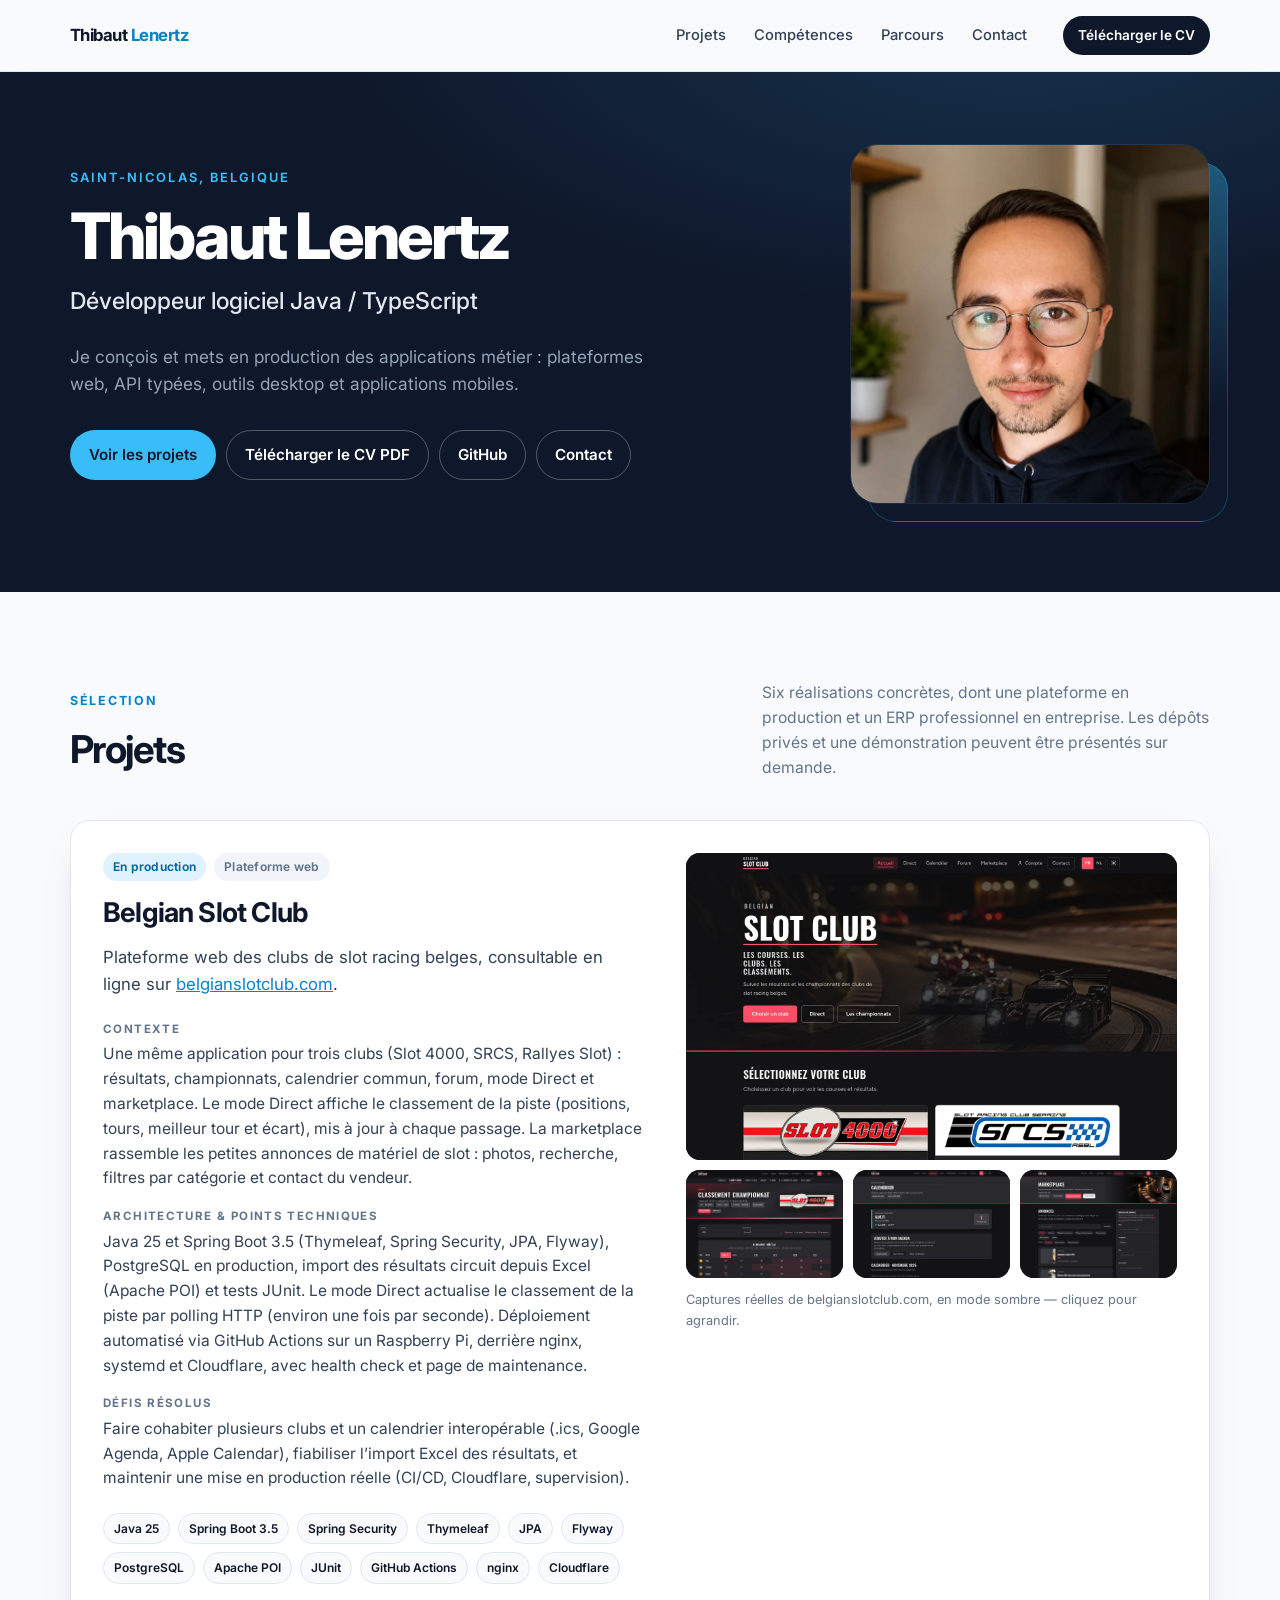
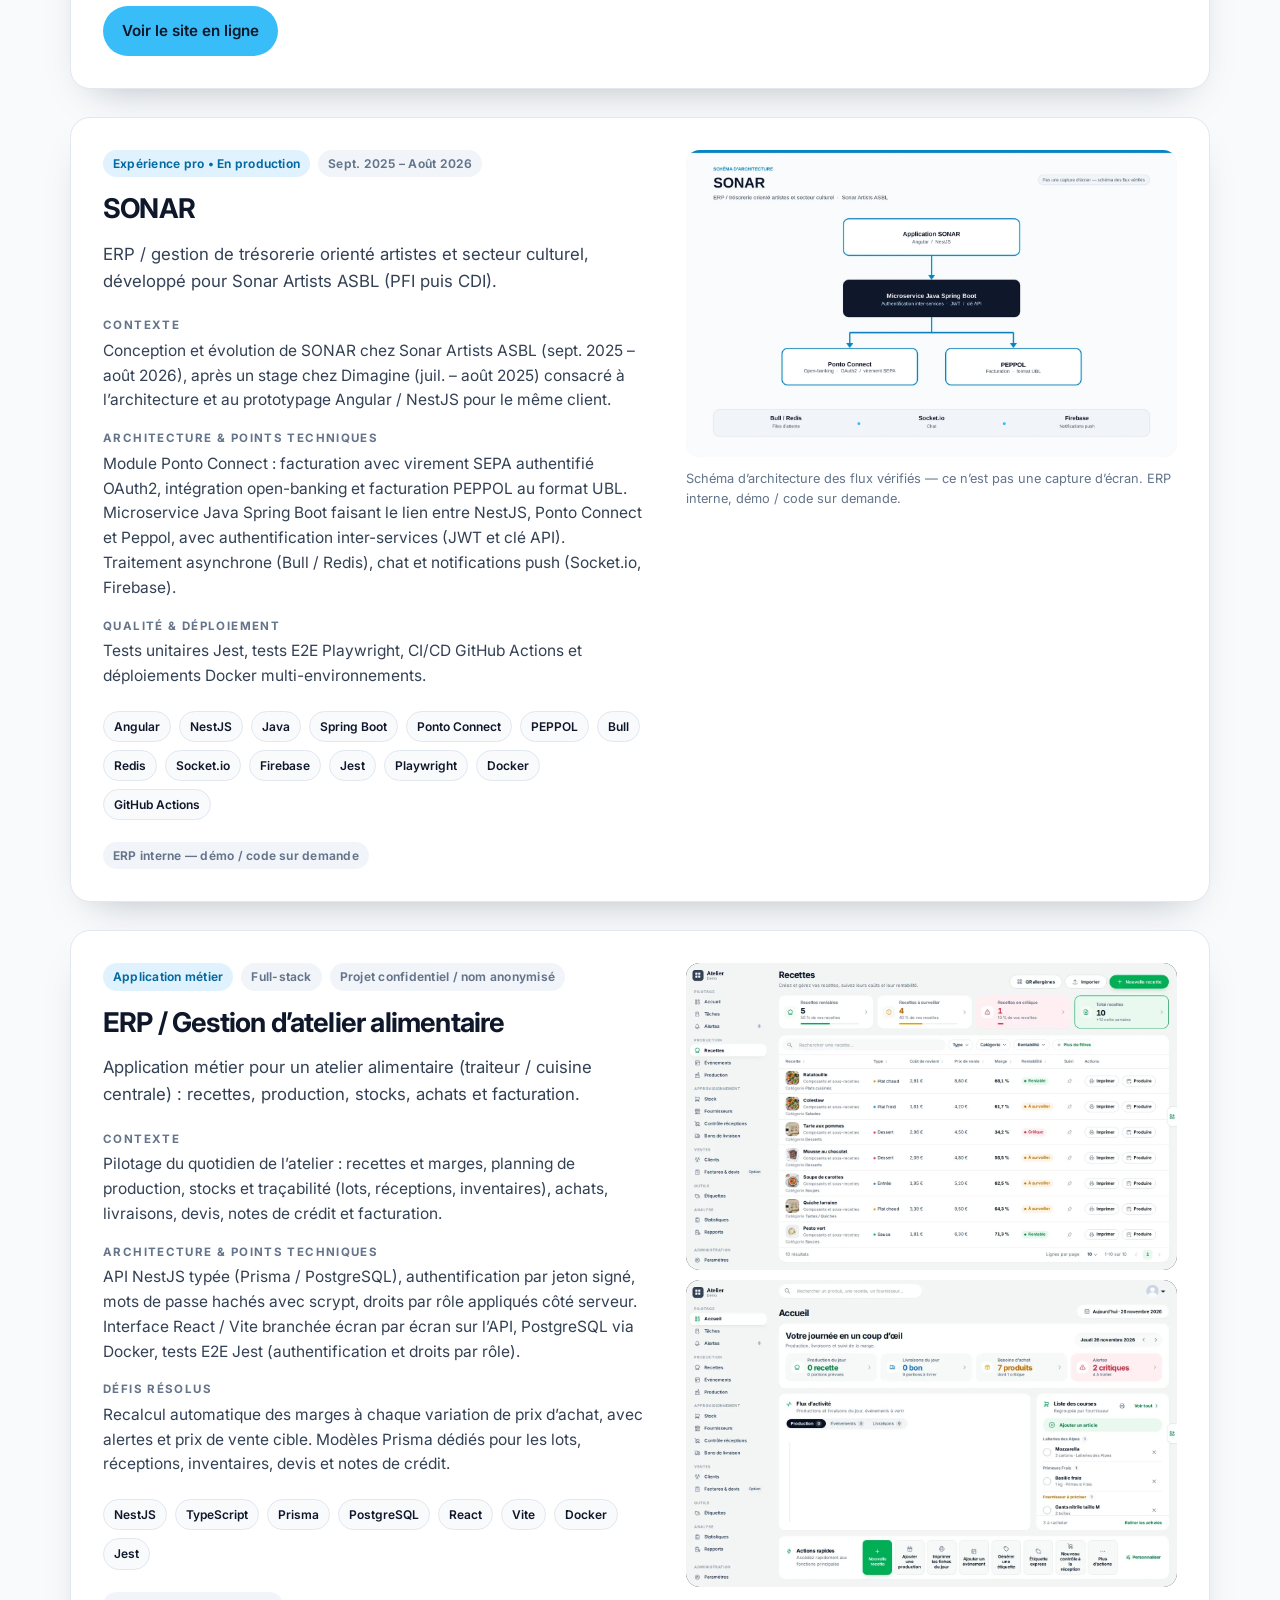
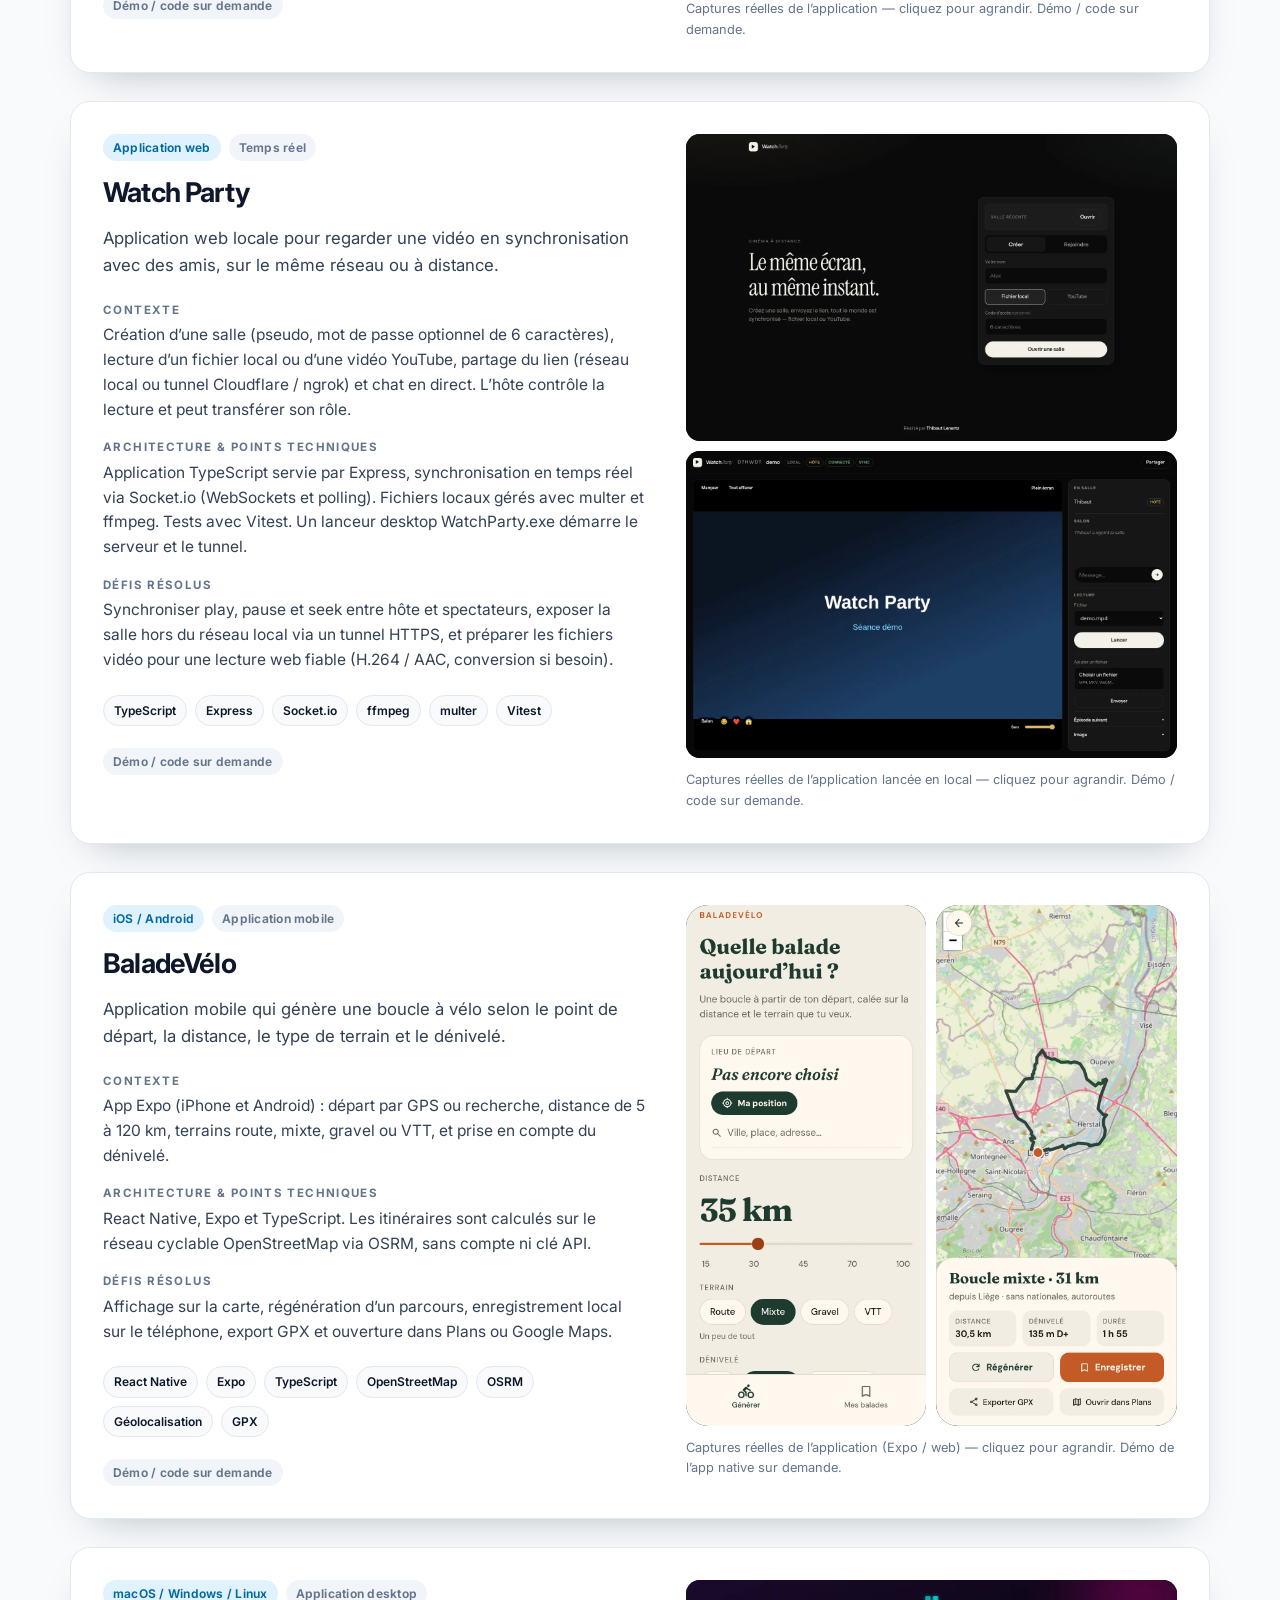
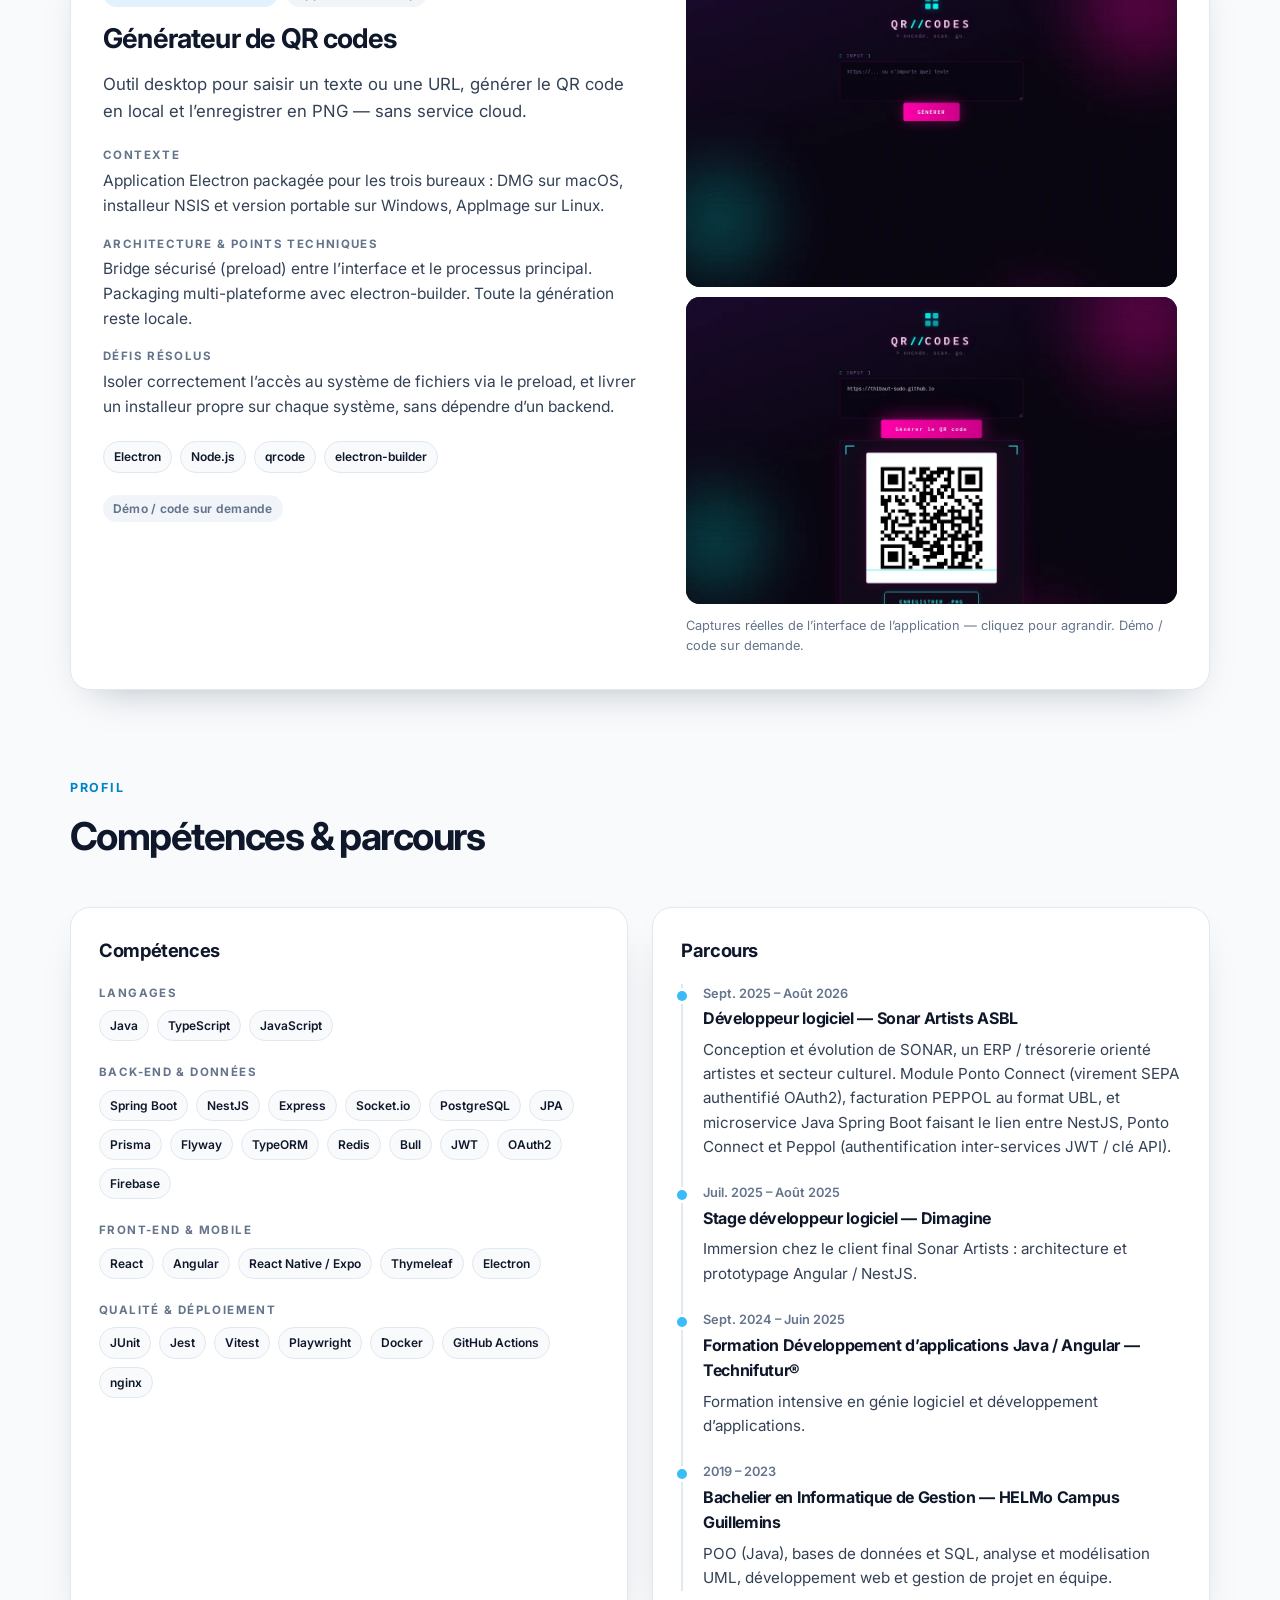
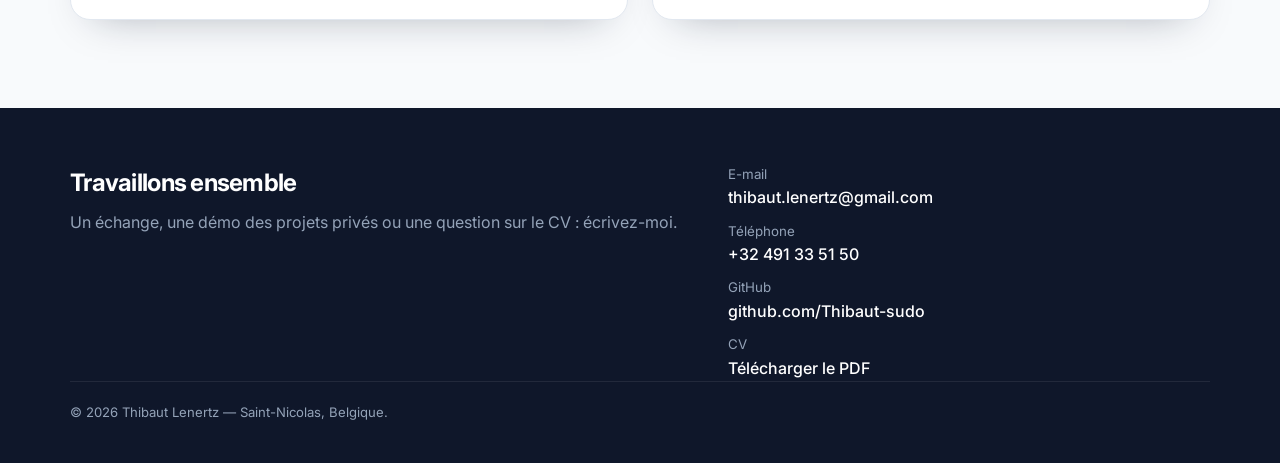
==== commit 301f5b8c: "Ajouter mode Direct et marketplace à BSC + carte SONAR en 2e position - Belgian Slot Club : ajout du" ====
--- a/index.html
+++ b/index.html
@@ -4,7 +4,7 @@
   <meta charset="utf-8">
   <meta name="viewport" content="width=device-width, initial-scale=1">
   <title>Thibaut Lenertz — Développeur logiciel Java / TypeScript</title>
-  <meta name="description" content="Portfolio de Thibaut Lenertz, développeur logiciel Java / TypeScript à Saint-Nicolas (Belgique). Projets : Belgian Slot Club, gestion d’atelier alimentaire, Watch Party, BaladeVélo et générateur de QR codes.">
+  <meta name="description" content="Portfolio de Thibaut Lenertz, développeur logiciel Java / TypeScript à Saint-Nicolas (Belgique). Projets : Belgian Slot Club, SONAR, gestion d’atelier alimentaire, Watch Party, BaladeVélo et générateur de QR codes.">
   <meta name="theme-color" content="#0f172a">
   <link rel="canonical" href="https://thibaut-sudo.github.io/">
   <meta property="og:title" content="Thibaut Lenertz — Développeur logiciel Java / TypeScript">
@@ -67,7 +67,7 @@
             <p class="section-kicker">Sélection</p>
             <h2>Projets</h2>
           </div>
-          <p class="section-intro">Cinq réalisations concrètes, dont une plateforme en production. Les dépôts privés et une démonstration peuvent être présentés sur demande.</p>
+          <p class="section-intro">Six réalisations concrètes, dont une plateforme en production et un ERP professionnel en entreprise. Les dépôts privés et une démonstration peuvent être présentés sur demande.</p>
         </div>
 
         <article class="project" id="belgian-slot-club">
@@ -81,11 +81,11 @@
             <div class="facts">
               <div>
                 <h4>Contexte</h4>
-                <p>Une même application pour trois clubs (Slot 4000, SRCS, Rallyes Slot) : résultats, championnats, calendrier commun, forum et marketplace.</p>
-              </div>
-              <div>
-                <h4>Architecture &amp; points techniques</h4>
-                <p>Java 25 et Spring Boot 3.5 (Thymeleaf, Spring Security, JPA, Flyway), PostgreSQL en production, import des résultats circuit depuis Excel (Apache POI) et tests JUnit. Déploiement automatisé via GitHub Actions sur un Raspberry Pi, derrière nginx, systemd et Cloudflare, avec health check et page de maintenance.</p>
+                <p>Une même application pour trois clubs (Slot 4000, SRCS, Rallyes Slot) : résultats, championnats, calendrier commun, forum, mode Direct et marketplace. Le mode Direct affiche le classement de la piste (positions, tours, meilleur tour et écart), mis à jour à chaque passage. La marketplace rassemble les petites annonces de matériel de slot : photos, recherche, filtres par catégorie et contact du vendeur.</p>
+              </div>
+              <div>
+                <h4>Architecture &amp; points techniques</h4>
+                <p>Java 25 et Spring Boot 3.5 (Thymeleaf, Spring Security, JPA, Flyway), PostgreSQL en production, import des résultats circuit depuis Excel (Apache POI) et tests JUnit. Le mode Direct actualise le classement de la piste par polling HTTP (environ une fois par seconde). Déploiement automatisé via GitHub Actions sur un Raspberry Pi, derrière nginx, systemd et Cloudflare, avec health check et page de maintenance.</p>
               </div>
               <div>
                 <h4>Défis résolus</h4>
@@ -114,15 +114,69 @@
             <button class="shot shot-main" type="button" data-gallery="bsc" data-index="0" aria-label="Agrandir la page d’accueil de Belgian Slot Club">
               <img src="assets/screenshots/bsc-accueil.webp" width="1440" height="900" alt="Page d’accueil de Belgian Slot Club, avec le hero et la sélection des clubs Slot 4000 et SRCS">
             </button>
-            <div class="shot-row">
+            <div class="shot-row shot-row-3">
               <button class="shot" type="button" data-gallery="bsc" data-index="1" aria-label="Agrandir le classement championnat">
                 <img src="assets/screenshots/bsc-championnat.webp" width="1440" height="900" alt="Classement général du championnat Slot 4000, saison 2026, catégorie Groupe 5">
               </button>
               <button class="shot" type="button" data-gallery="bsc" data-index="2" aria-label="Agrandir le calendrier">
                 <img src="assets/screenshots/bsc-calendrier.webp" width="1440" height="1400" alt="Calendrier commun des clubs, prochain événement et export vers Google, Apple ou fichier .ics">
               </button>
+              <button class="shot" type="button" data-gallery="bsc" data-index="3" aria-label="Agrandir la marketplace de Belgian Slot Club">
+                <img src="assets/screenshots/bsc-marketplace.webp" width="1440" height="1400" alt="Marketplace de Belgian Slot Club en mode sombre : petites annonces de matériel de slot, recherche, filtres par catégorie et formulaire pour publier une annonce">
+              </button>
             </div>
             <p class="shot-caption">Captures réelles de belgianslotclub.com, en mode sombre — cliquez pour agrandir.</p>
+          </div>
+        </article>
+
+
+        <article class="project" id="sonar">
+          <div>
+            <div class="project-meta">
+              <span class="pill">Expérience pro • En production</span>
+              <span class="pill-muted pill">Sept. 2025 – Août 2026</span>
+            </div>
+            <h3>SONAR</h3>
+            <p class="pitch">ERP / gestion de trésorerie orienté artistes et secteur culturel, développé pour Sonar Artists ASBL (PFI puis CDI).</p>
+            <div class="facts">
+              <div>
+                <h4>Contexte</h4>
+                <p>Conception et évolution de SONAR chez Sonar Artists ASBL (sept. 2025 – août 2026), après un stage chez Dimagine (juil. – août 2025) consacré à l’architecture et au prototypage Angular / NestJS pour le même client.</p>
+              </div>
+              <div>
+                <h4>Architecture &amp; points techniques</h4>
+                <p>Module Ponto Connect : facturation avec virement SEPA authentifié OAuth2, intégration open-banking et facturation PEPPOL au format UBL. Microservice Java Spring Boot faisant le lien entre NestJS, Ponto Connect et Peppol, avec authentification inter-services (JWT et clé API). Traitement asynchrone (Bull / Redis), chat et notifications push (Socket.io, Firebase).</p>
+              </div>
+              <div>
+                <h4>Qualité &amp; déploiement</h4>
+                <p>Tests unitaires Jest, tests E2E Playwright, CI/CD GitHub Actions et déploiements Docker multi-environnements.</p>
+              </div>
+            </div>
+            <div class="tags">
+              <span class="tag">Angular</span>
+              <span class="tag">NestJS</span>
+              <span class="tag">Java</span>
+              <span class="tag">Spring Boot</span>
+              <span class="tag">Ponto Connect</span>
+              <span class="tag">PEPPOL</span>
+              <span class="tag">Bull</span>
+              <span class="tag">Redis</span>
+              <span class="tag">Socket.io</span>
+              <span class="tag">Firebase</span>
+              <span class="tag">Jest</span>
+              <span class="tag">Playwright</span>
+              <span class="tag">Docker</span>
+              <span class="tag">GitHub Actions</span>
+            </div>
+            <div class="project-actions">
+              <span class="pill-muted pill">ERP interne — démo / code sur demande</span>
+            </div>
+          </div>
+          <div class="media">
+            <button class="shot shot-main shot-diagram" type="button" data-gallery="sonar" data-index="0" aria-label="Agrandir le schéma d’architecture de SONAR">
+              <img src="assets/diagrams/sonar-architecture.webp" width="1440" height="900" alt="Schéma d’architecture de SONAR : application Angular / NestJS, microservice Spring Boot (JWT / clé API), Ponto Connect (OAuth2 / SEPA) et PEPPOL (UBL), avec Bull / Redis, Socket.io et Firebase">
+            </button>
+            <p class="shot-caption">Schéma d’architecture des flux vérifiés — ce n’est pas une capture d’écran. ERP interne, démo / code sur demande.</p>
           </div>
         </article>
 
@@ -328,7 +382,7 @@
             </div>
             <div class="skill-group">
               <h4>Back-end &amp; données</h4>
-              <div class="tags"><span class="tag">Spring Boot</span><span class="tag">NestJS</span><span class="tag">Express</span><span class="tag">Socket.io</span><span class="tag">PostgreSQL</span><span class="tag">JPA</span><span class="tag">Prisma</span><span class="tag">Flyway</span><span class="tag">TypeORM</span><span class="tag">Redis</span><span class="tag">JWT</span><span class="tag">OAuth2</span></div>
+              <div class="tags"><span class="tag">Spring Boot</span><span class="tag">NestJS</span><span class="tag">Express</span><span class="tag">Socket.io</span><span class="tag">PostgreSQL</span><span class="tag">JPA</span><span class="tag">Prisma</span><span class="tag">Flyway</span><span class="tag">TypeORM</span><span class="tag">Redis</span><span class="tag">Bull</span><span class="tag">JWT</span><span class="tag">OAuth2</span><span class="tag">Firebase</span></div>
             </div>
             <div class="skill-group">
               <h4>Front-end &amp; mobile</h4>
--- a/styles.css
+++ b/styles.css
@@ -346,6 +346,9 @@
 .shot-main img { aspect-ratio: 16 / 10; }
 .shot-row { display: grid; grid-template-columns: 1fr 1fr; gap: 10px; }
 .shot-row .shot img { aspect-ratio: 16 / 11; object-position: top center; }
+.shot-row-3 { grid-template-columns: repeat(3, 1fr); }
+.shot-diagram { background: #f8fafc; }
+.shot-diagram img { object-fit: contain; background: #f8fafc; }
 .shot-caption {
   margin: 2px 0 0;
   font-size: 0.8rem;
@@ -508,6 +511,7 @@
 .nav-cv { display: none; }
 
 @media (max-width: 900px) {
+  .shot-row-3 { grid-template-columns: 1fr; }
   .hero { padding: 32px 0 44px; }
   .hero .wrap,
   .project,
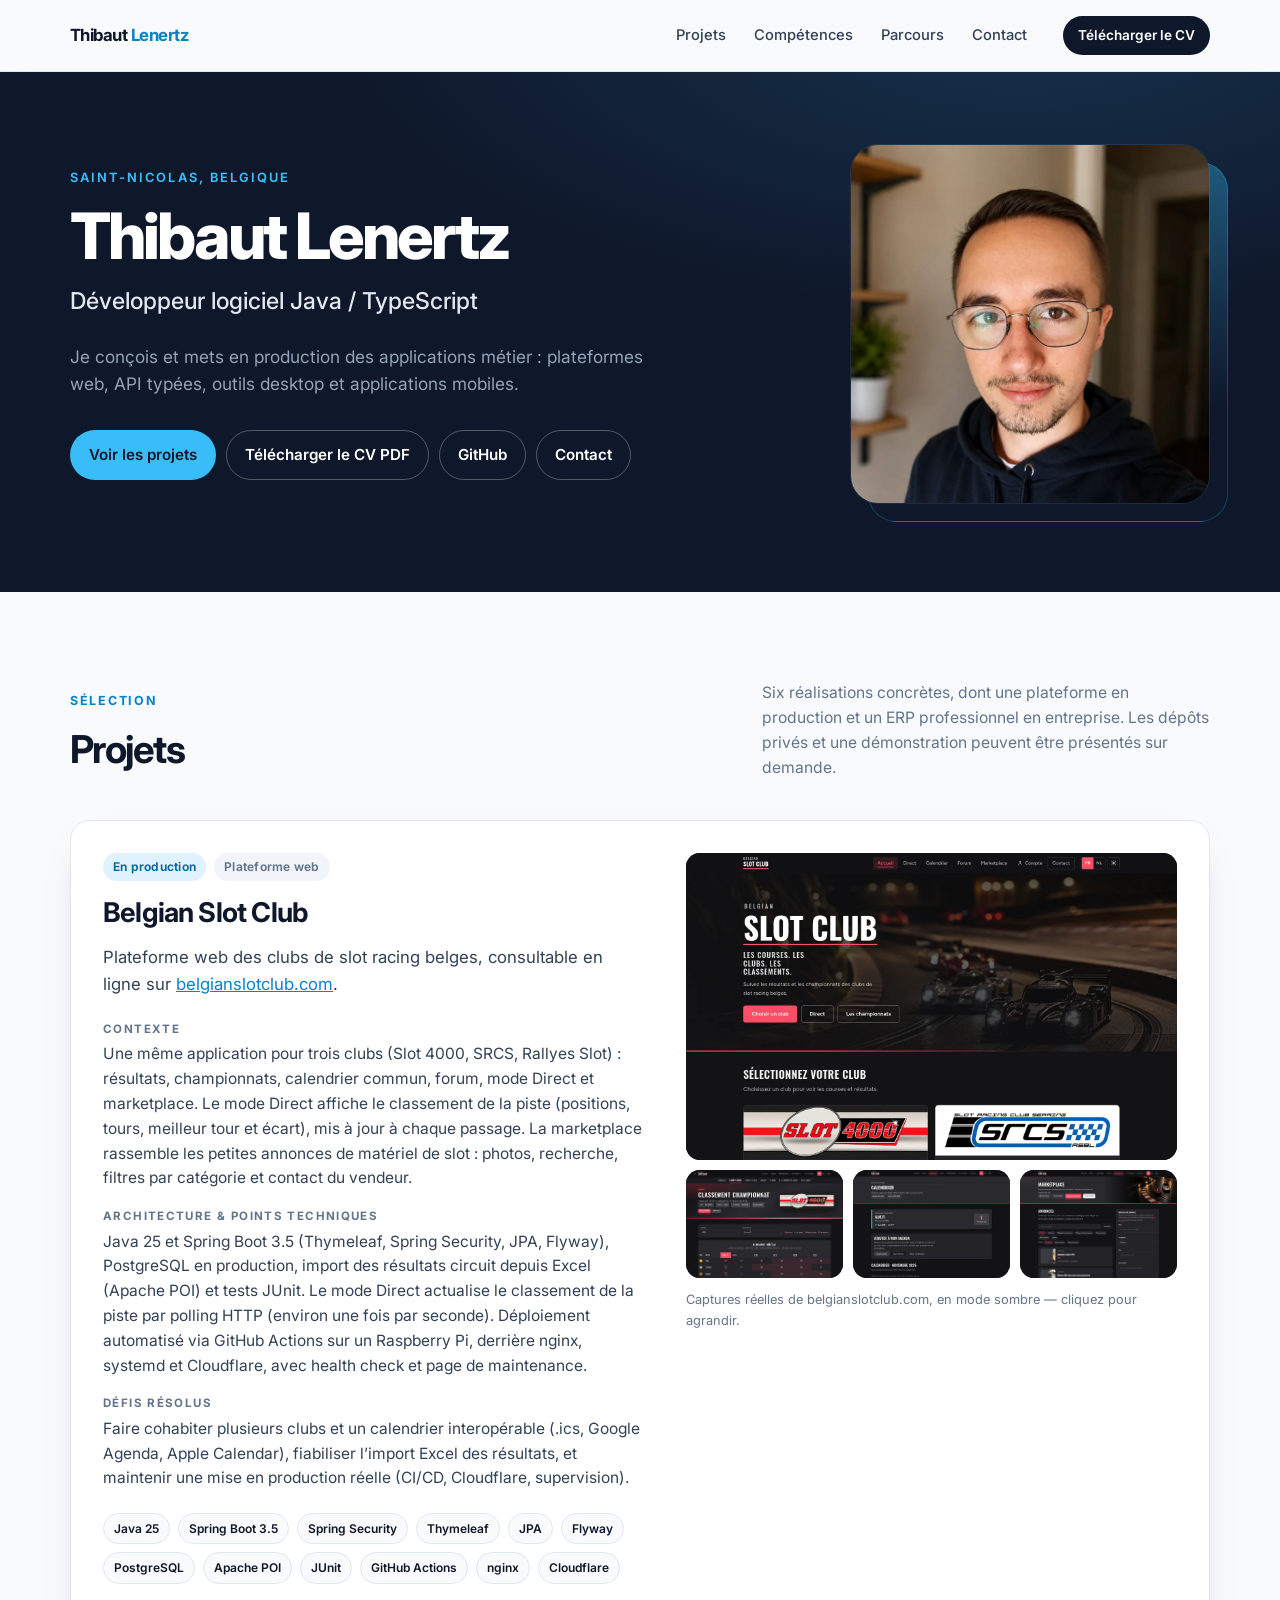
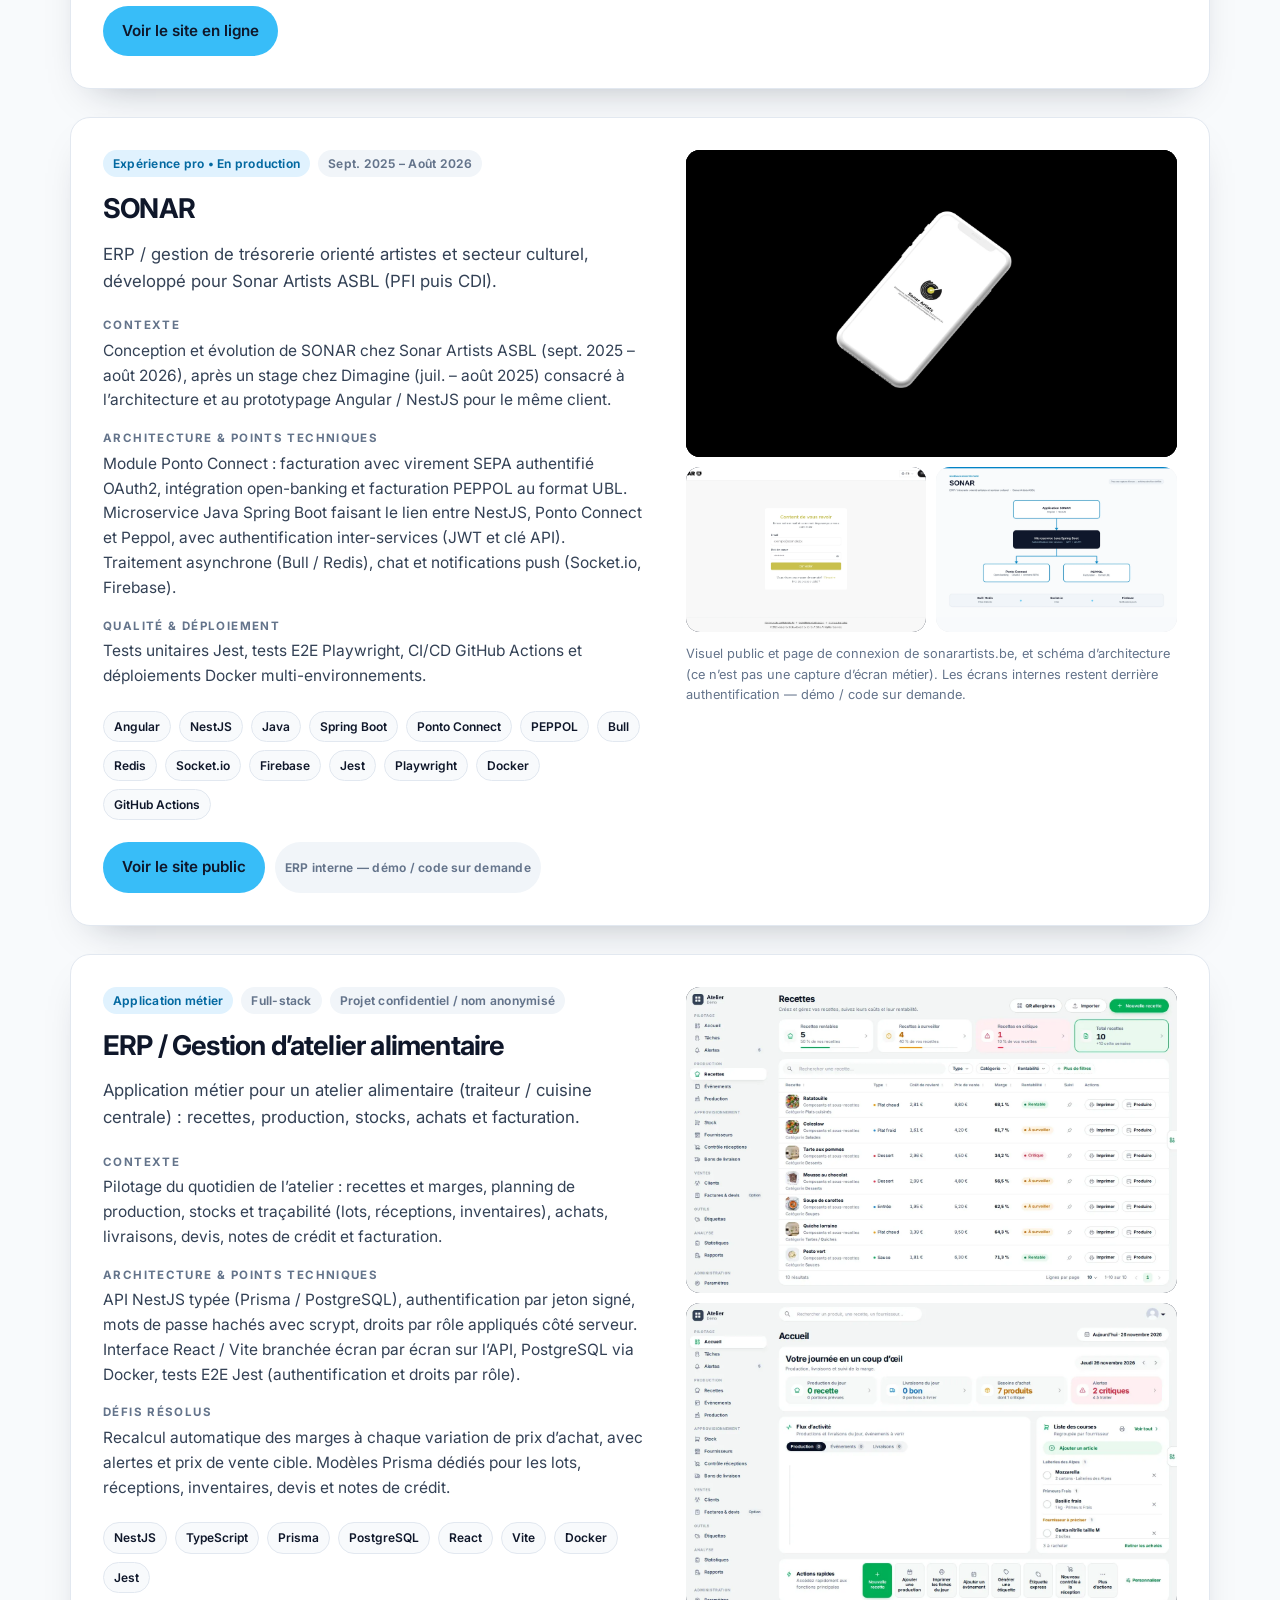
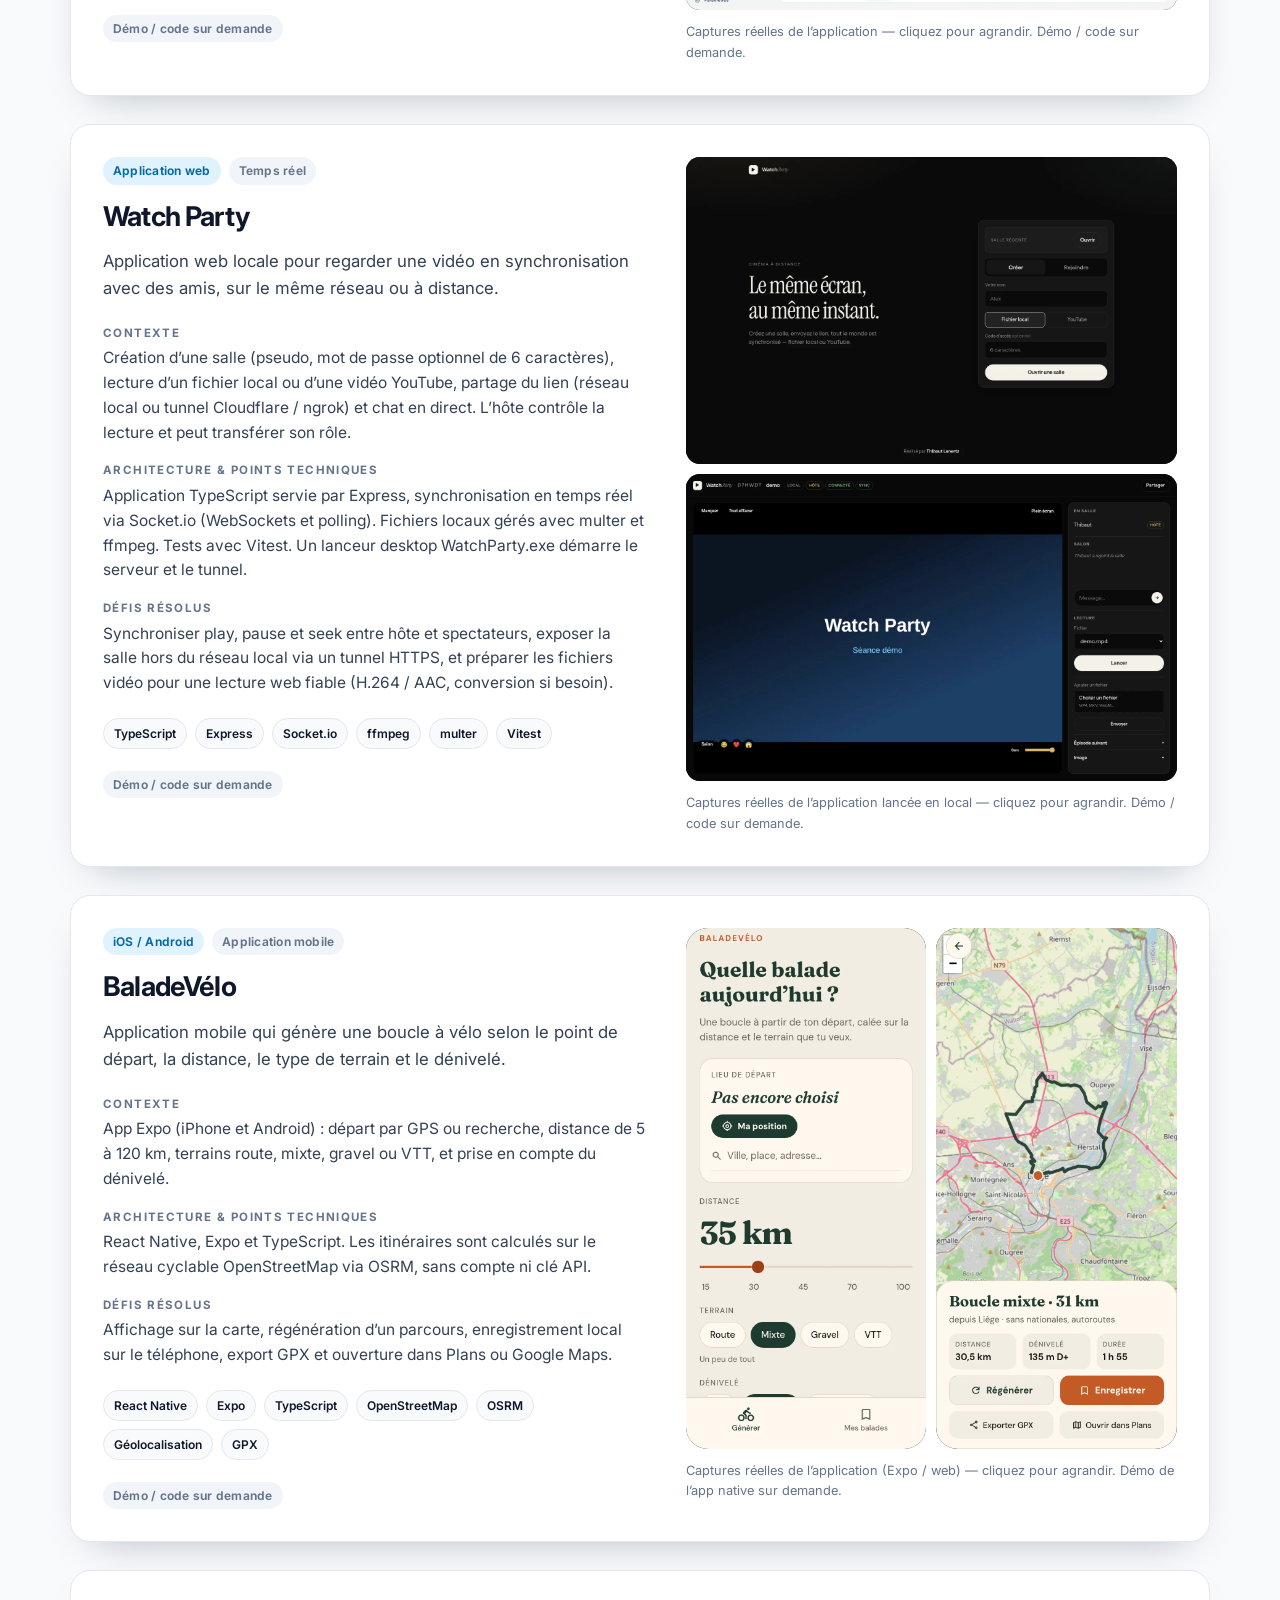
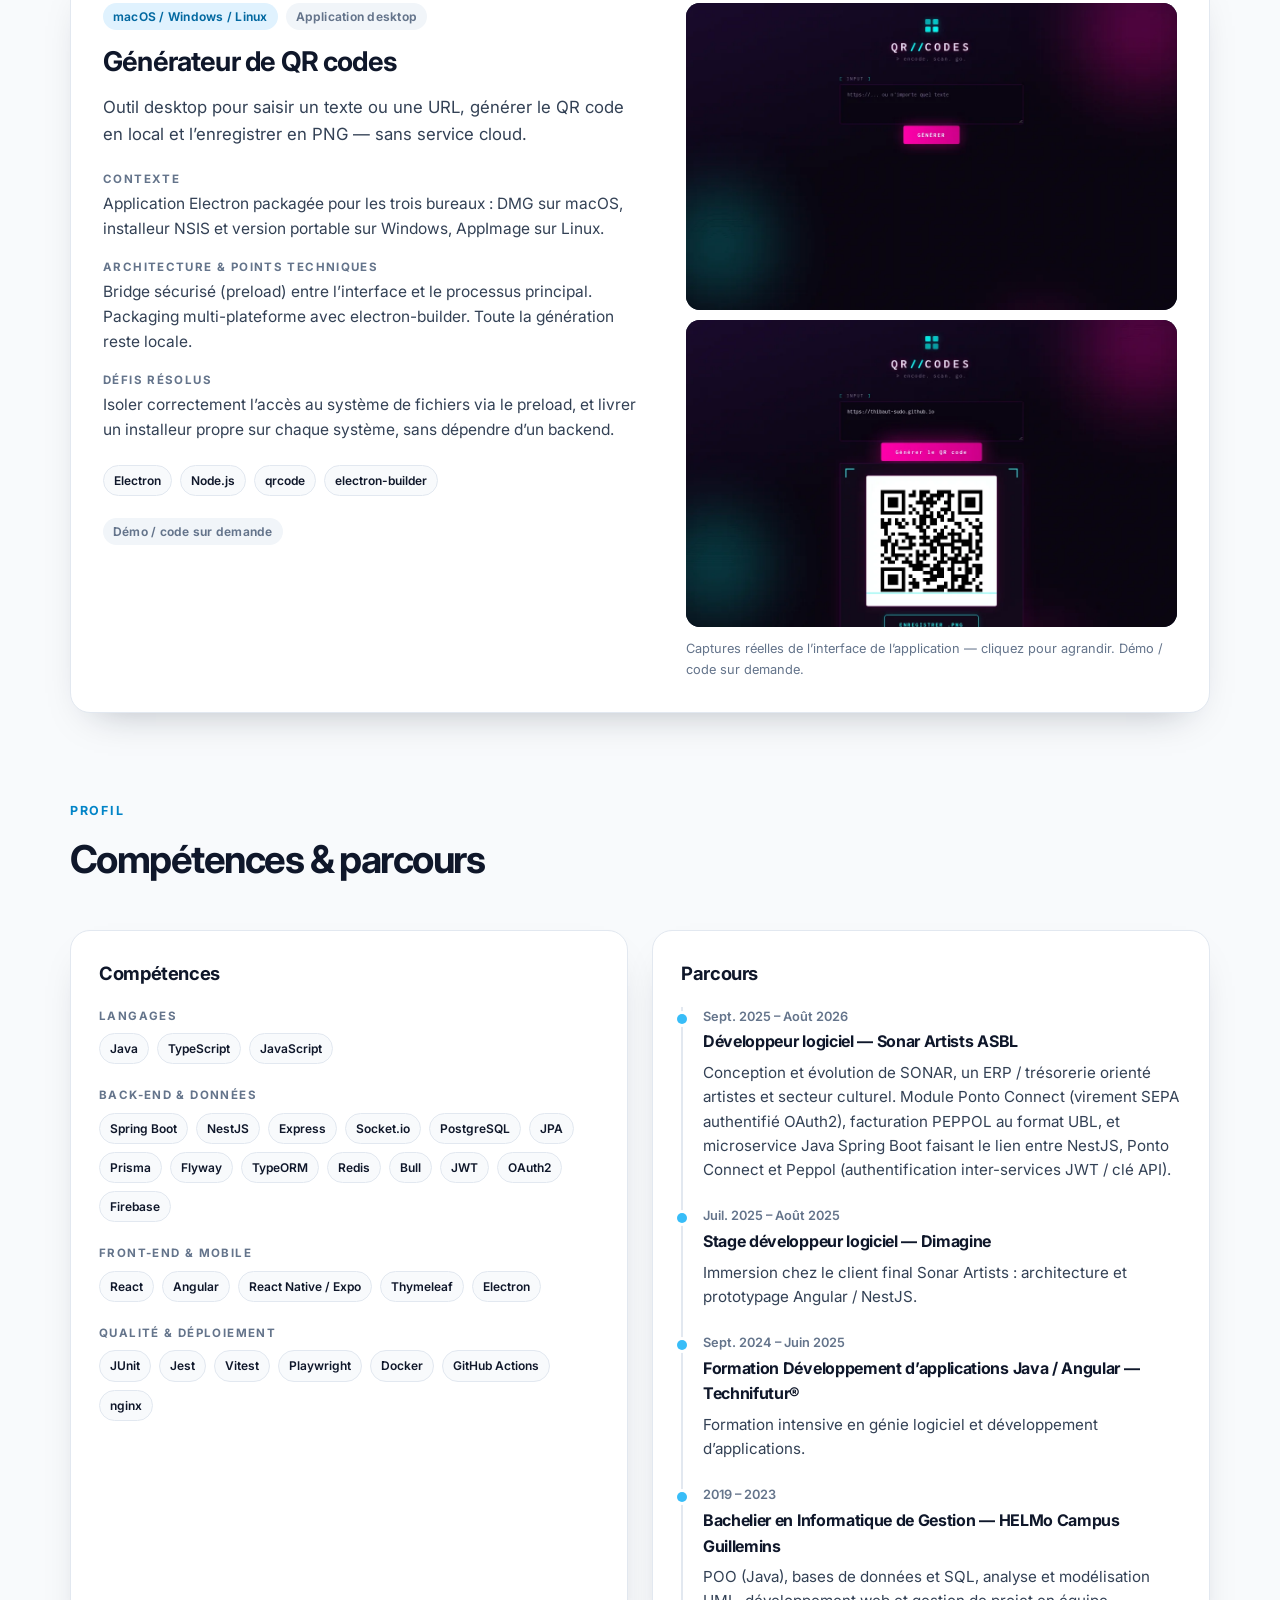
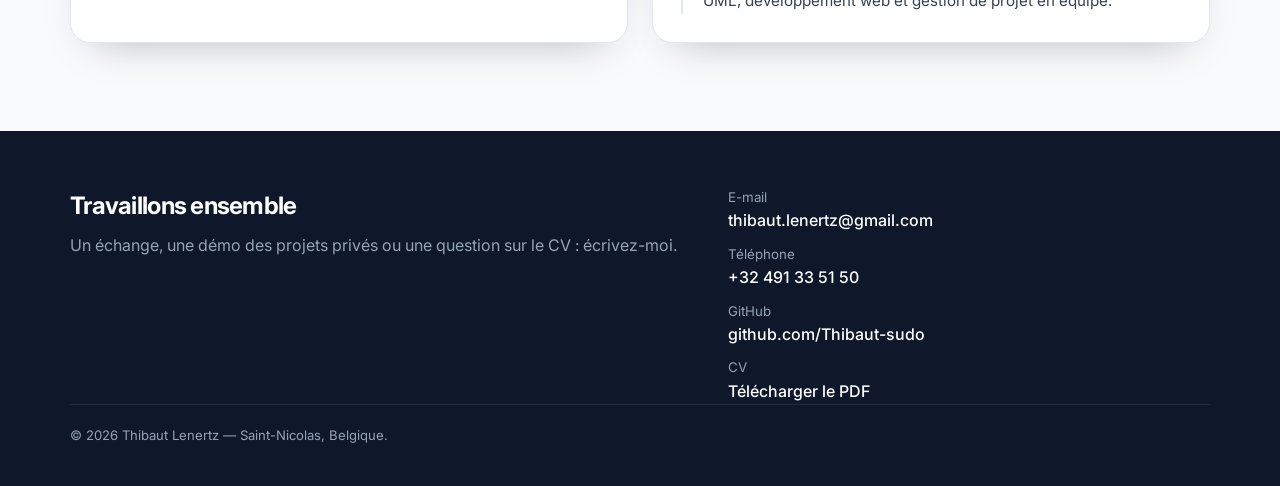
==== commit 43810e3f: "Ajouter les visuels publics de sonarartists.be à la carte SONAR - Ajout de sonar-mockup.webp (aperçu" ====
--- a/index.html
+++ b/index.html
@@ -169,14 +169,23 @@
               <span class="tag">GitHub Actions</span>
             </div>
             <div class="project-actions">
+              <a class="btn btn-primary" href="https://sonarartists.be/" rel="noopener noreferrer" target="_blank">Voir le site public</a>
               <span class="pill-muted pill">ERP interne — démo / code sur demande</span>
             </div>
           </div>
           <div class="media">
-            <button class="shot shot-main shot-diagram" type="button" data-gallery="sonar" data-index="0" aria-label="Agrandir le schéma d’architecture de SONAR">
-              <img src="assets/diagrams/sonar-architecture.webp" width="1440" height="900" alt="Schéma d’architecture de SONAR : application Angular / NestJS, microservice Spring Boot (JWT / clé API), Ponto Connect (OAuth2 / SEPA) et PEPPOL (UBL), avec Bull / Redis, Socket.io et Firebase">
-            </button>
-            <p class="shot-caption">Schéma d’architecture des flux vérifiés — ce n’est pas une capture d’écran. ERP interne, démo / code sur demande.</p>
+            <button class="shot shot-main shot-mockup" type="button" data-gallery="sonar" data-index="0" aria-label="Agrandir le visuel public officiel de SONAR">
+              <img src="assets/screenshots/sonar-mockup.webp" width="1440" height="900" alt="Visuel public officiel de SONAR publié sur sonarartists.be : téléphone présentant le logo Sonar Artists">
+            </button>
+            <div class="shot-row">
+              <button class="shot" type="button" data-gallery="sonar" data-index="1" aria-label="Agrandir la page de connexion de SONAR">
+                <img src="assets/screenshots/sonar-login.webp" width="1440" height="900" alt="Page de connexion publique de SONAR sur sonarartists.be, avec le logo et le formulaire e-mail / mot de passe">
+              </button>
+              <button class="shot shot-diagram" type="button" data-gallery="sonar" data-index="2" aria-label="Agrandir le schéma d’architecture de SONAR">
+                <img src="assets/diagrams/sonar-architecture.webp" width="1440" height="900" alt="Schéma d’architecture de SONAR : application Angular / NestJS, microservice Spring Boot (JWT / clé API), Ponto Connect (OAuth2 / SEPA) et PEPPOL (UBL), avec Bull / Redis, Socket.io et Firebase">
+              </button>
+            </div>
+            <p class="shot-caption">Visuel public et page de connexion de sonarartists.be, et schéma d’architecture (ce n’est pas une capture d’écran métier). Les écrans internes restent derrière authentification — démo / code sur demande.</p>
           </div>
         </article>
 
--- a/styles.css
+++ b/styles.css
@@ -34,6 +34,7 @@
   -webkit-font-smoothing: antialiased;
 }
 
+html { scroll-padding-top: var(--header-h); }
 img { max-width: 100%; height: auto; display: block; }
 
 a { color: var(--accent-strong); }
@@ -349,6 +350,8 @@
 .shot-row-3 { grid-template-columns: repeat(3, 1fr); }
 .shot-diagram { background: #f8fafc; }
 .shot-diagram img { object-fit: contain; background: #f8fafc; }
+.shot-mockup { background: #000; }
+.shot-mockup img { object-fit: contain; object-position: center; background: #000; }
 .shot-caption {
   margin: 2px 0 0;
   font-size: 0.8rem;
